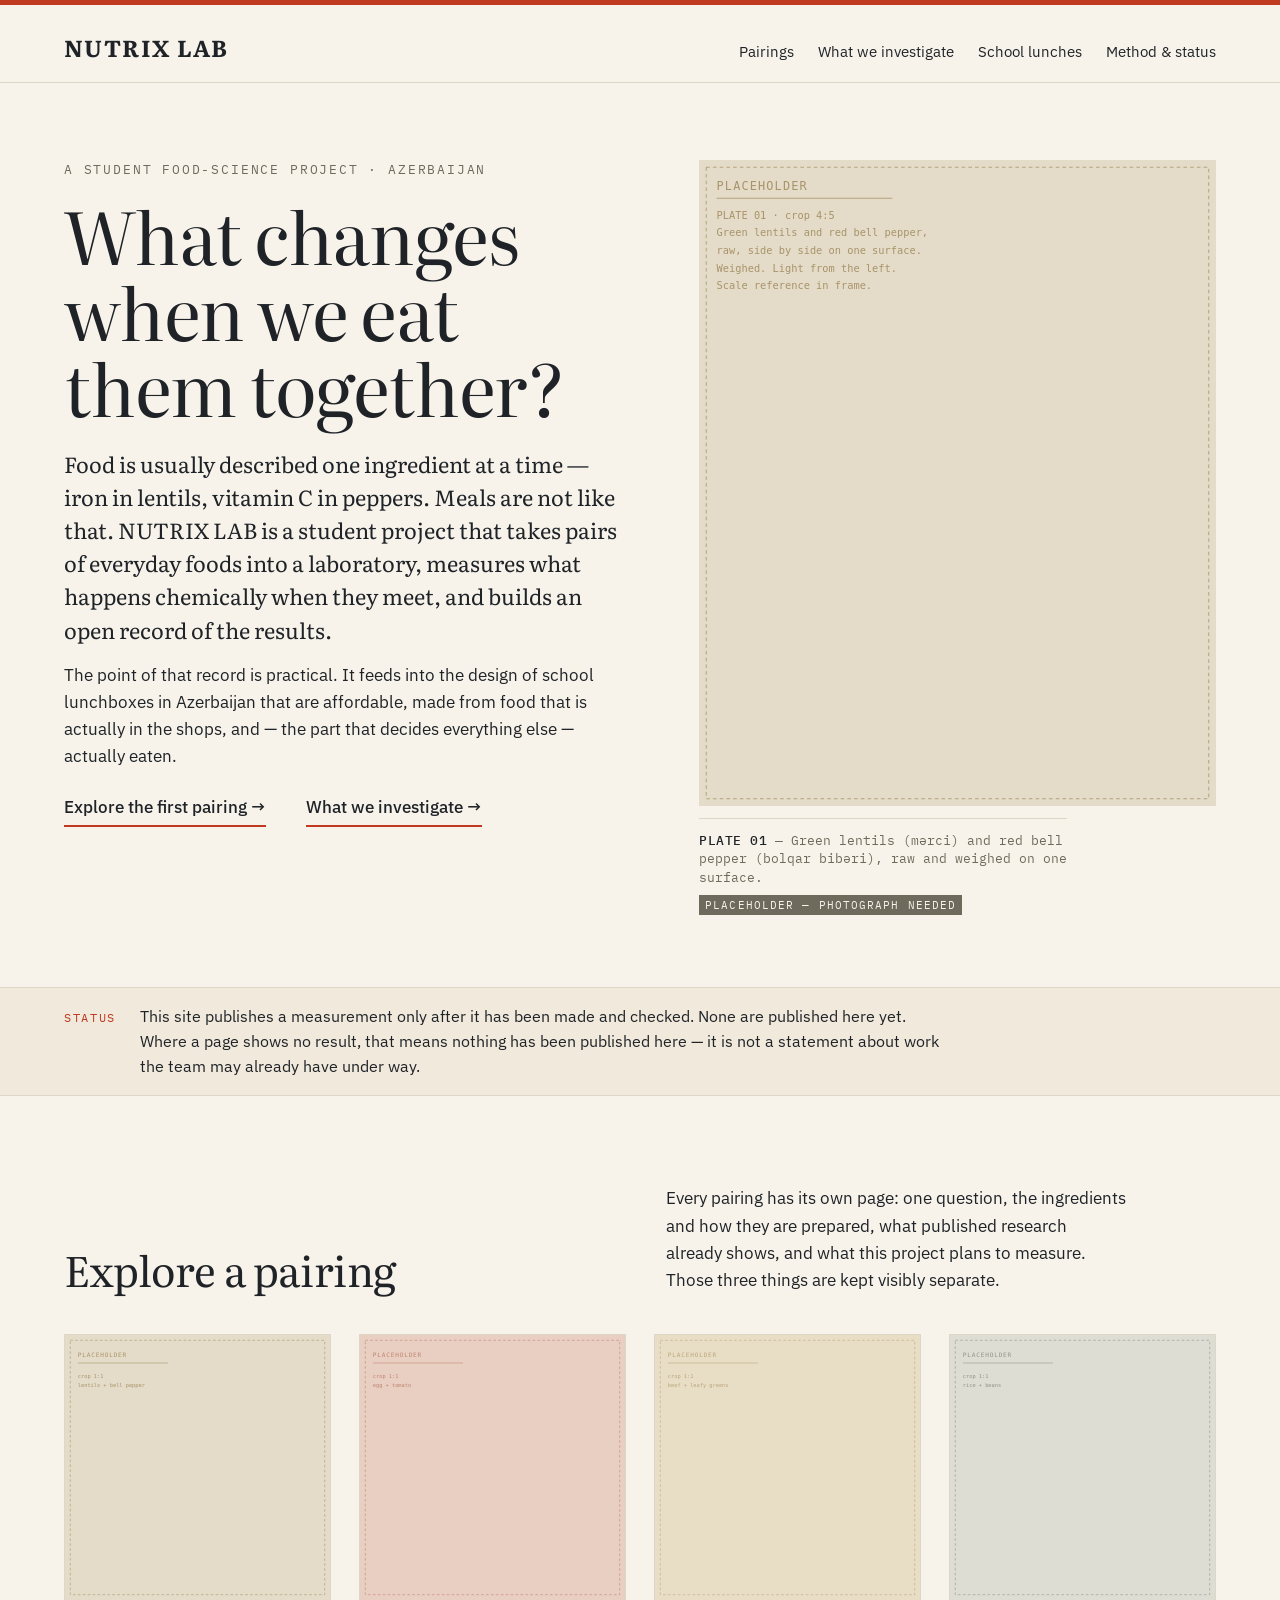
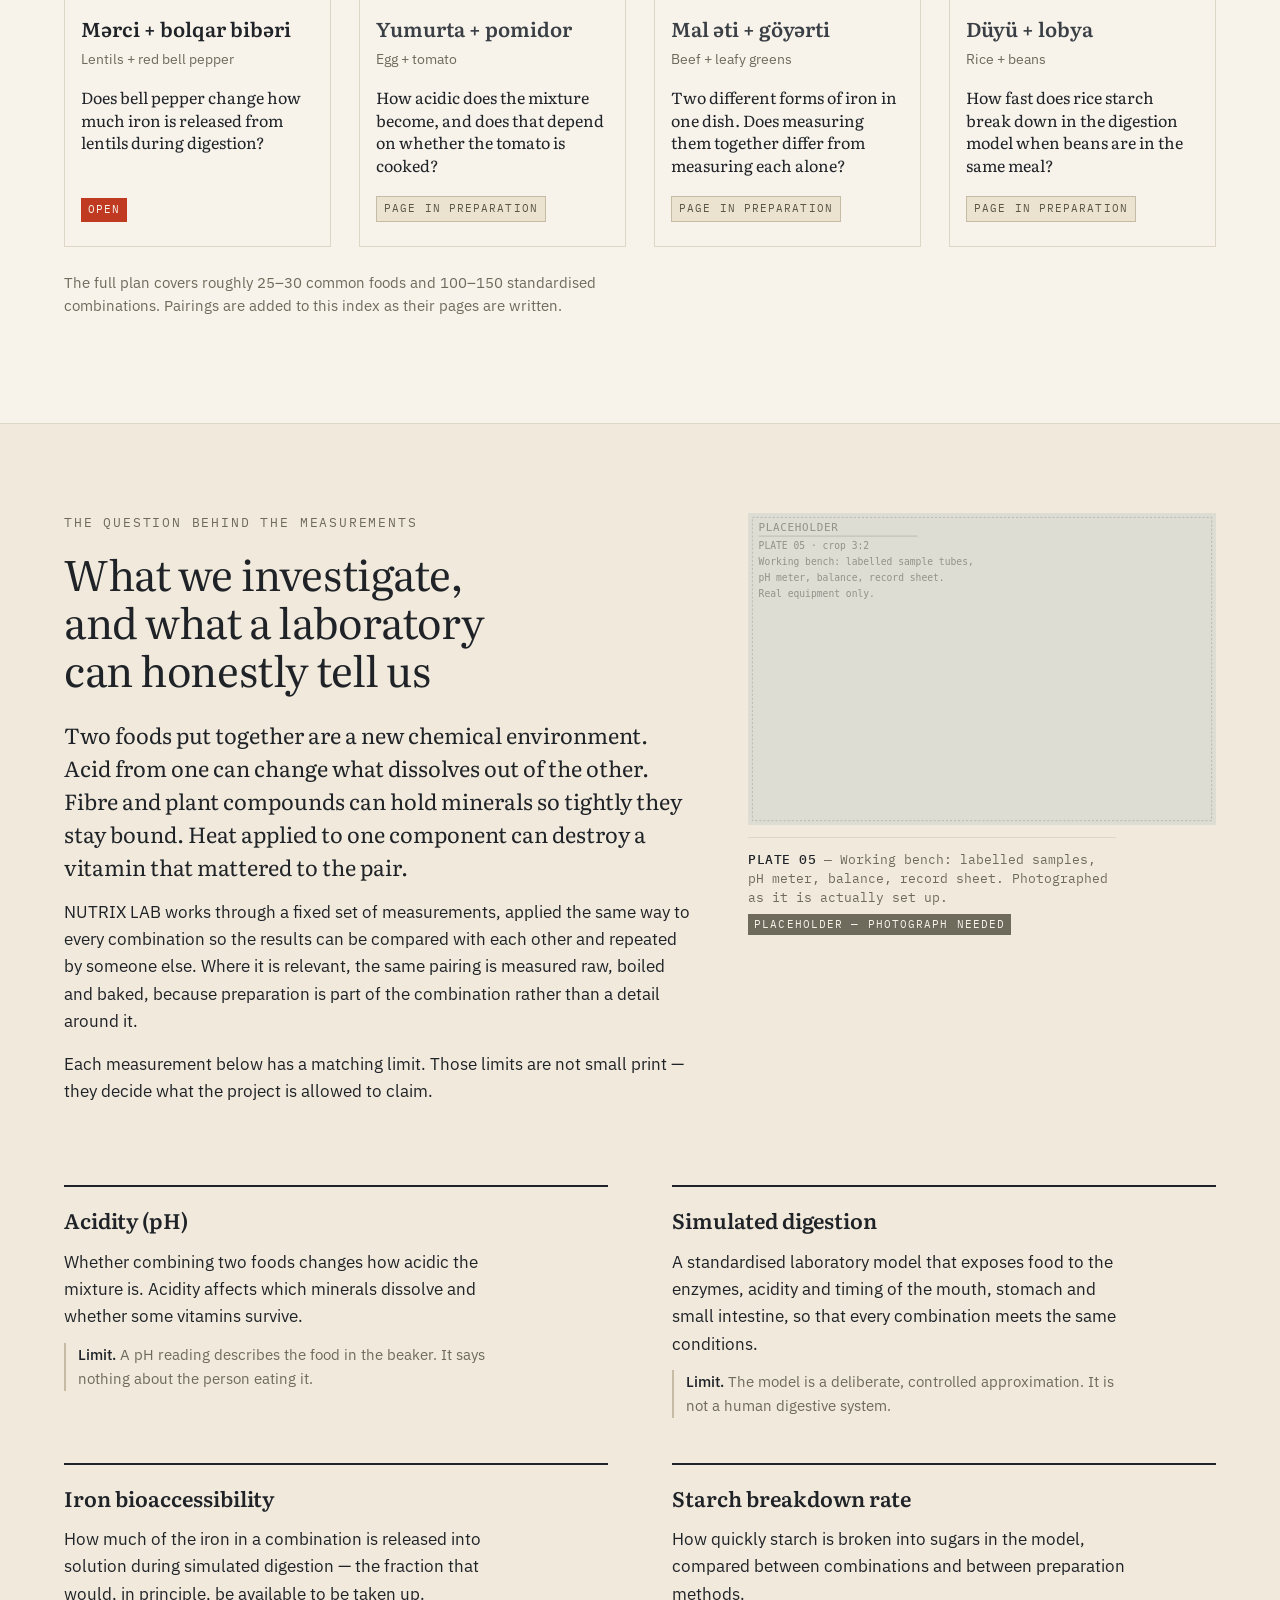
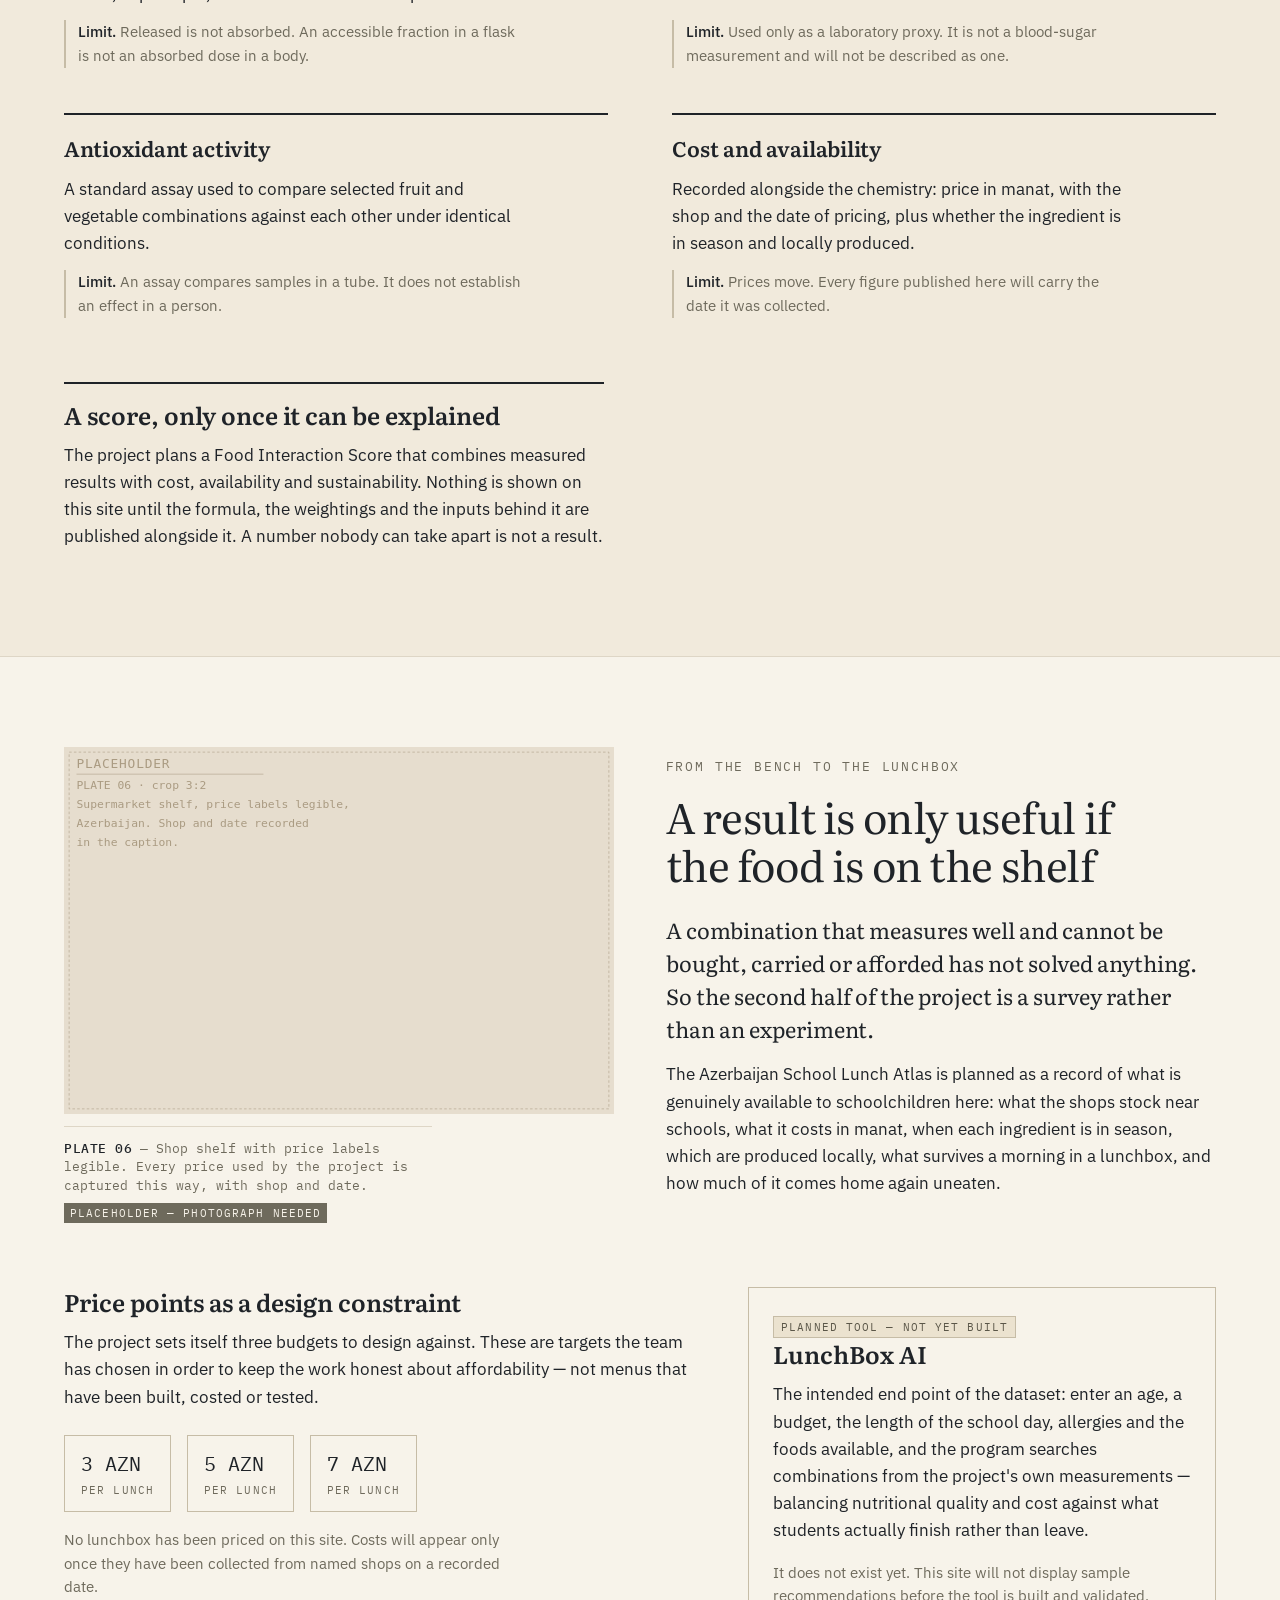
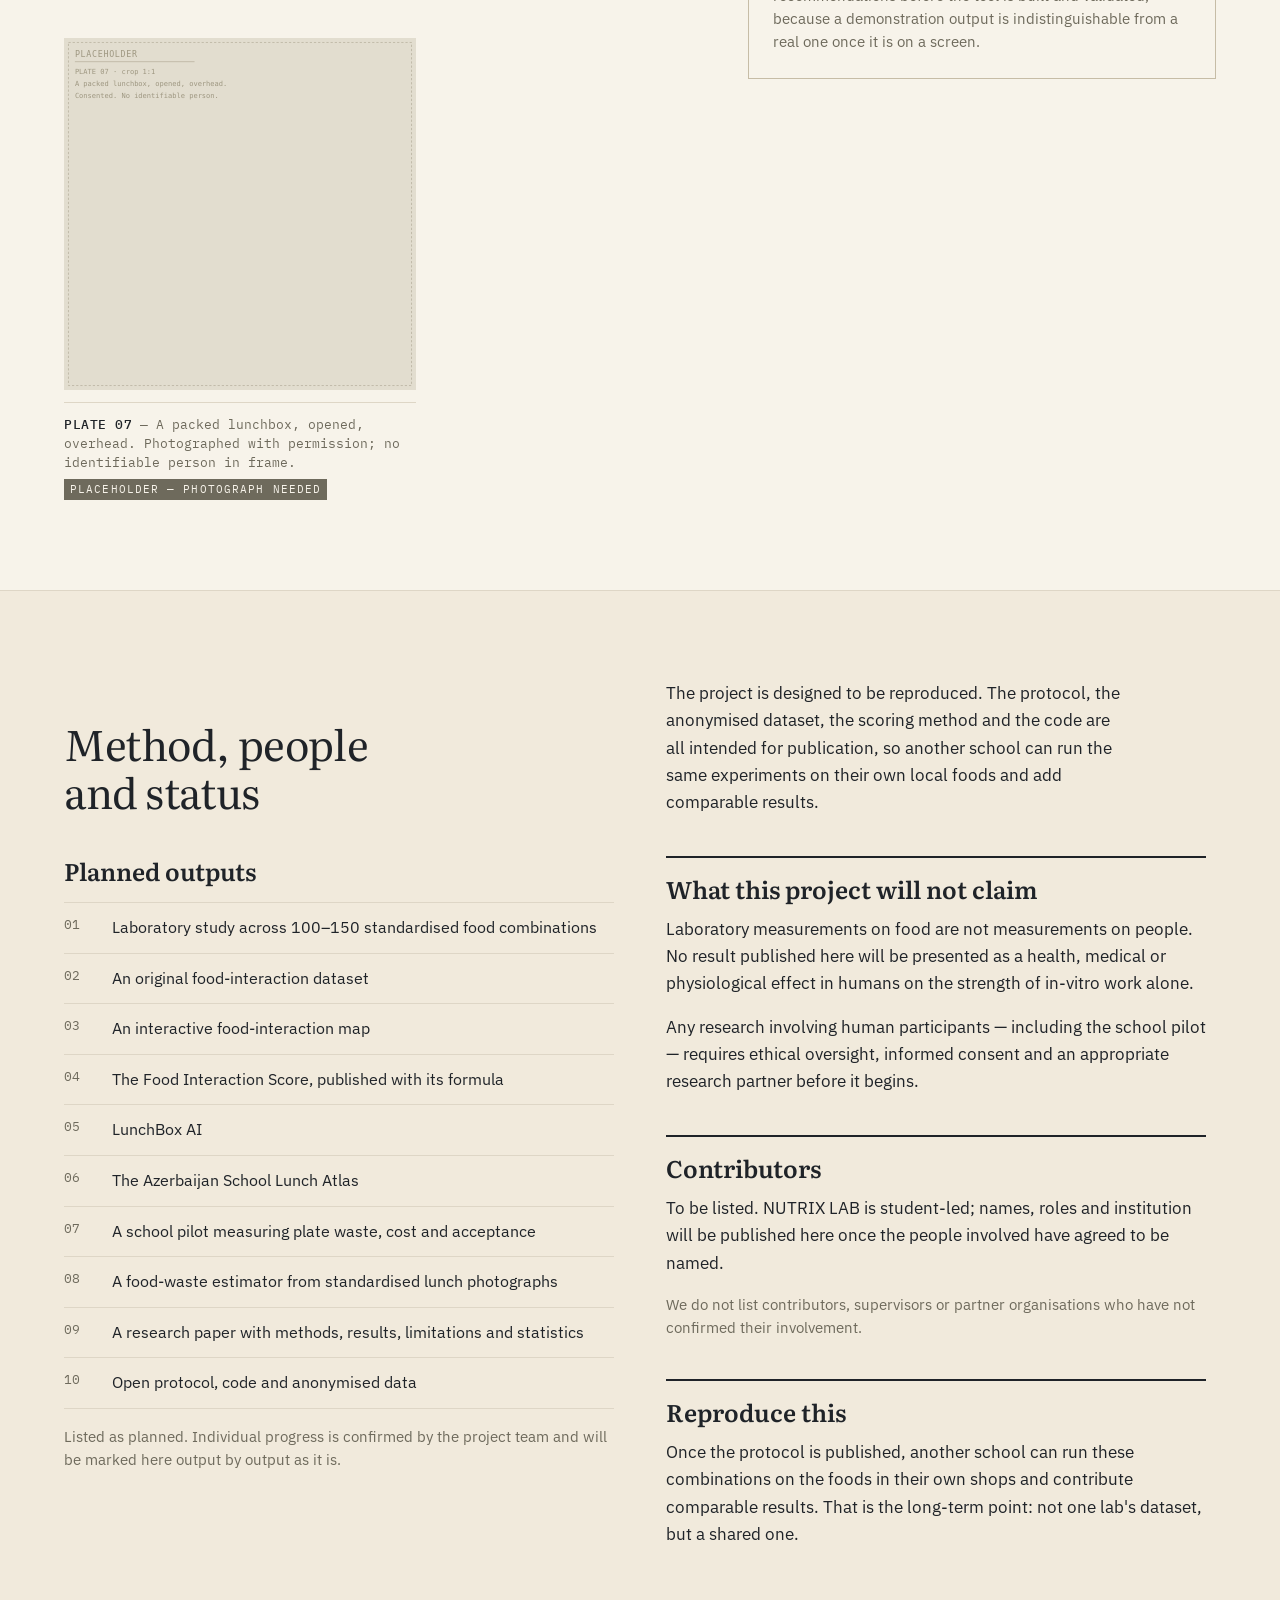
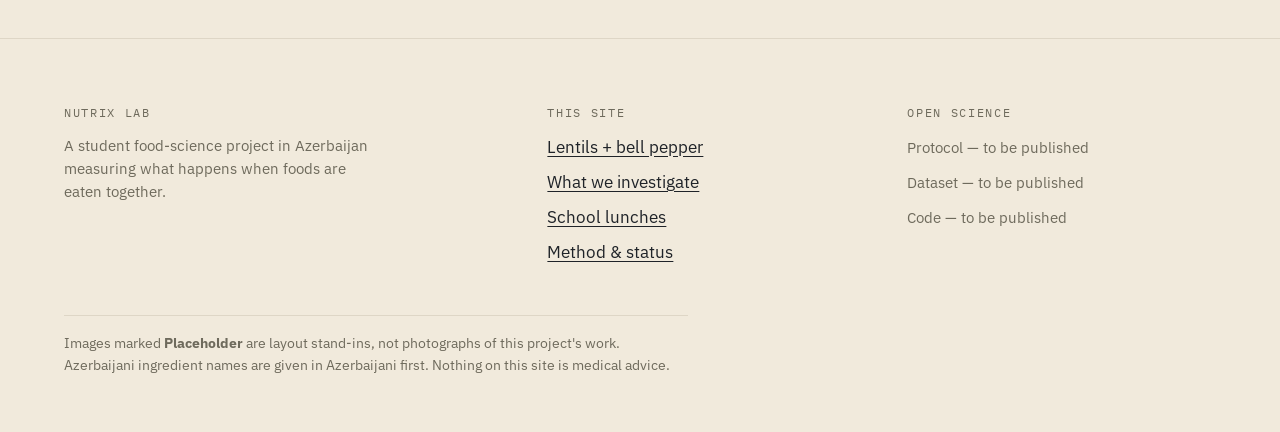
==== index.html @ cdeca8c6 "first commit" ====
<!DOCTYPE html>
<html lang="en">
<head>
<meta charset="utf-8">
<meta name="viewport" content="width=device-width, initial-scale=1">
<title>NUTRIX LAB — What changes when we eat them together?</title>
<meta name="description" content="A student food-science project in Azerbaijan measuring what happens when two foods are eaten together, and using that record to help design affordable school lunchboxes.">
<link rel="preconnect" href="https://fonts.googleapis.com">
<link rel="preconnect" href="https://fonts.gstatic.com" crossorigin>
<link rel="stylesheet" href="https://fonts.googleapis.com/css2?family=IBM+Plex+Mono:wght@400;500&family=IBM+Plex+Sans:ital,wght@0,400;0,500;0,600;1,400&family=Literata:ital,opsz,wght@0,7..72,400;0,7..72,600;0,7..72,700;1,7..72,400&display=swap">
<link rel="stylesheet" href="assets/css/nutrix.css">
</head>
<body>

<a class="skip-link" href="#main">Skip to main content</a>

<div class="topbar"></div>

<header class="masthead">
  <div class="wrap masthead-in">
    <a class="wordmark" href="index.html">Nutrix&nbsp;Lab</a>
    <nav class="mainnav" aria-label="Main">
      <ul>
        <li><a href="#pairings">Pairings</a></li>
        <li><a href="#investigate">What we investigate</a></li>
        <li><a href="#lunchbox">School lunches</a></li>
        <li><a href="#method">Method &amp; status</a></li>
      </ul>
    </nav>
  </div>
</header>

<main id="main">

  <!-- 1 ─ Opening ────────────────────────────────────────────────────────── -->
  <div class="wrap">
    <div class="opening">

      <div class="opening-head">
        <p class="eyebrow">A student food-science project · Azerbaijan</p>
        <h1 class="display">What changes when we eat them together?</h1>
      </div>

      <figure class="opening-fig">
        <img src="assets/img/plate-01-lentils-pepper.svg"
             width="1000" height="1250"
             alt="Placeholder for a photograph of green lentils and a red bell pepper side by side on one surface.">
        <figcaption>
          <b>PLATE 01</b> — Green lentils (mərci) and red bell pepper
          (bolqar bibəri), raw and weighed on one surface.
          <span class="placeholder-tag">Placeholder — photograph needed</span>
        </figcaption>
      </figure>

      <div class="opening-body">
        <p class="lede opening-lede">
          Food is usually described one ingredient at a time — iron in lentils,
          vitamin&nbsp;C in peppers. Meals are not like that. NUTRIX&nbsp;LAB is a student
          project that takes pairs of everyday foods into a laboratory, measures
          what happens chemically when they meet, and builds an open record of
          the results.
        </p>
        <p class="prose">
          The point of that record is practical. It feeds into the design of school
          lunchboxes in Azerbaijan that are affordable, made from food that is
          actually in the shops, and — the part that decides everything else —
          actually eaten.
        </p>
        <p class="actions">
          <a class="action" href="pairings/lentils-bell-pepper.html">Explore the first pairing</a>
          <a class="action" href="#investigate">What we investigate</a>
        </p>
      </div>

    </div>
  </div>

  <!-- Standing status, said once on this page ────────────────────────────── -->
  <div class="standing-status">
    <div class="wrap">
      <span class="label">Status</span>
      <p>
        This site publishes a measurement only after it has been made and checked.
        None are published here yet. Where a page shows no result, that means
        nothing has been published here — it is not a statement about work the
        team may already have under way.
      </p>
    </div>
  </div>

  <!-- 2 ─ Pairings ───────────────────────────────────────────────────────── -->
  <section id="pairings" aria-labelledby="pairings-h">
    <div class="wrap">
      <div class="section-head">
        <h2 class="h2" id="pairings-h">Explore a pairing</h2>
        <p>
          Every pairing has its own page: one question, the ingredients and how
          they are prepared, what published research already shows, and what this
          project plans to measure. Those three things are kept visibly separate.
        </p>
      </div>

      <ul class="pairgrid">

        <li>
          <a class="paircard" href="pairings/lentils-bell-pepper.html">
            <img class="paircard-img" src="assets/img/thumb-lentils-pepper.svg"
                 width="700" height="700"
                 alt="Placeholder for a photograph of lentils and bell pepper.">
            <span class="paircard-body">
              <span class="paircard-az" lang="az">Mərci + bolqar bibəri</span>
              <span class="paircard-en">Lentils + red bell pepper</span>
              <span class="paircard-q">Does bell pepper change how much iron is released from lentils during digestion?</span>
              <span class="chip chip-open">Open</span>
            </span>
          </a>
        </li>

        <li>
          <div class="paircard" aria-disabled="true">
            <img class="paircard-img" src="assets/img/thumb-egg-tomato.svg"
                 width="700" height="700"
                 alt="Placeholder for a photograph of egg and tomato.">
            <span class="paircard-body">
              <span class="paircard-az" lang="az">Yumurta + pomidor</span>
              <span class="paircard-en">Egg + tomato</span>
              <span class="paircard-q">How acidic does the mixture become, and does that depend on whether the tomato is cooked?</span>
              <span class="chip chip-prep">Page in preparation</span>
            </span>
          </div>
        </li>

        <li>
          <div class="paircard" aria-disabled="true">
            <img class="paircard-img" src="assets/img/thumb-beef-greens.svg"
                 width="700" height="700"
                 alt="Placeholder for a photograph of beef and leafy greens.">
            <span class="paircard-body">
              <span class="paircard-az" lang="az">Mal əti + göyərti</span>
              <span class="paircard-en">Beef + leafy greens</span>
              <span class="paircard-q">Two different forms of iron in one dish. Does measuring them together differ from measuring each alone?</span>
              <span class="chip chip-prep">Page in preparation</span>
            </span>
          </div>
        </li>

        <li>
          <div class="paircard" aria-disabled="true">
            <img class="paircard-img" src="assets/img/thumb-rice-beans.svg"
                 width="700" height="700"
                 alt="Placeholder for a photograph of rice and beans.">
            <span class="paircard-body">
              <span class="paircard-az" lang="az">Düyü + lobya</span>
              <span class="paircard-en">Rice + beans</span>
              <span class="paircard-q">How fast does rice starch break down in the digestion model when beans are in the same meal?</span>
              <span class="chip chip-prep">Page in preparation</span>
            </span>
          </div>
        </li>

      </ul>

      <p class="note" style="margin-top:var(--s5); max-width:62ch;">
        The full plan covers roughly 25–30 common foods and 100–150 standardised
        combinations. Pairings are added to this index as their pages are written.
      </p>
    </div>
  </section>

  <!-- 3 ─ What we investigate ────────────────────────────────────────────── -->
  <section id="investigate" class="band rule-top" aria-labelledby="investigate-h">
    <div class="wrap">

      <div class="split split-wide" style="margin-bottom:var(--s7);">
        <div>
          <p class="eyebrow">The question behind the measurements</p>
          <h2 class="h2" id="investigate-h" style="margin-bottom:var(--s5); max-width:20ch;">
            What we investigate, and what a laboratory can honestly tell us
          </h2>
          <p class="lede prose">
            Two foods put together are a new chemical environment. Acid from one can
            change what dissolves out of the other. Fibre and plant compounds can
            hold minerals so tightly they stay bound. Heat applied to one component
            can destroy a vitamin that mattered to the pair.
          </p>
          <p class="prose">
            NUTRIX&nbsp;LAB works through a fixed set of measurements, applied the same
            way to every combination so the results can be compared with each other
            and repeated by someone else. Where it is relevant, the same pairing is
            measured raw, boiled and baked, because preparation is part of the
            combination rather than a detail around it.
          </p>
          <p class="prose">
            Each measurement below has a matching limit. Those limits are not
            small print — they decide what the project is allowed to claim.
          </p>
        </div>
        <figure>
          <img src="assets/img/plate-05-bench.svg" width="1500" height="1000"
               alt="Placeholder for a photograph of a working laboratory bench with labelled sample tubes, a pH meter and a record sheet.">
          <figcaption>
            <b>PLATE 05</b> — Working bench: labelled samples, pH meter, balance,
            record sheet. Photographed as it is actually set up.
            <span class="placeholder-tag">Placeholder — photograph needed</span>
          </figcaption>
        </figure>
      </div>

      <dl class="measures">

        <div>
          <dt>Acidity (pH)</dt>
          <dd>
            <p>Whether combining two foods changes how acidic the mixture is.
            Acidity affects which minerals dissolve and whether some vitamins survive.</p>
            <p class="limit"><b>Limit.</b> A pH reading describes the food in the beaker. It says nothing about the person eating it.</p>
          </dd>
        </div>

        <div>
          <dt>Simulated digestion</dt>
          <dd>
            <p>A standardised laboratory model that exposes food to the enzymes,
            acidity and timing of the mouth, stomach and small intestine, so that
            every combination meets the same conditions.</p>
            <p class="limit"><b>Limit.</b> The model is a deliberate, controlled approximation. It is not a human digestive system.</p>
          </dd>
        </div>

        <div>
          <dt>Iron bioaccessibility</dt>
          <dd>
            <p>How much of the iron in a combination is released into solution
            during simulated digestion — the fraction that would, in principle,
            be available to be taken up.</p>
            <p class="limit"><b>Limit.</b> Released is not absorbed. An accessible fraction in a flask is not an absorbed dose in a body.</p>
          </dd>
        </div>

        <div>
          <dt>Starch breakdown rate</dt>
          <dd>
            <p>How quickly starch is broken into sugars in the model, compared
            between combinations and between preparation methods.</p>
            <p class="limit"><b>Limit.</b> Used only as a laboratory proxy. It is not a blood-sugar measurement and will not be described as one.</p>
          </dd>
        </div>

        <div>
          <dt>Antioxidant activity</dt>
          <dd>
            <p>A standard assay used to compare selected fruit and vegetable
            combinations against each other under identical conditions.</p>
            <p class="limit"><b>Limit.</b> An assay compares samples in a tube. It does not establish an effect in a person.</p>
          </dd>
        </div>

        <div>
          <dt>Cost and availability</dt>
          <dd>
            <p>Recorded alongside the chemistry: price in manat, with the shop and
            the date of pricing, plus whether the ingredient is in season and
            locally produced.</p>
            <p class="limit"><b>Limit.</b> Prices move. Every figure published here will carry the date it was collected.</p>
          </dd>
        </div>

      </dl>

      <div class="callout" style="margin-top:var(--s7);">
        <h3 class="h3">A score, only once it can be explained</h3>
        <p class="prose">
          The project plans a Food Interaction Score that combines measured results
          with cost, availability and sustainability. Nothing is shown on this site
          until the formula, the weightings and the inputs behind it are published
          alongside it. A number nobody can take apart is not a result.
        </p>
      </div>

    </div>
  </section>

  <!-- 4 ─ School lunches ─────────────────────────────────────────────────── -->
  <section id="lunchbox" class="rule-top" aria-labelledby="lunchbox-h">
    <div class="wrap">

      <div class="split" style="margin-bottom:var(--s7);">
        <figure>
          <img src="assets/img/plate-06-shop.svg" width="1500" height="1000"
               alt="Placeholder for a photograph of a supermarket shelf in Azerbaijan with price labels legible.">
          <figcaption>
            <b>PLATE 06</b> — Shop shelf with price labels legible. Every price
            used by the project is captured this way, with shop and date.
            <span class="placeholder-tag">Placeholder — photograph needed</span>
          </figcaption>
        </figure>
        <div>
          <p class="eyebrow">From the bench to the lunchbox</p>
          <h2 class="h2" id="lunchbox-h" style="margin-bottom:var(--s5); max-width:18ch;">
            A result is only useful if the food is on the shelf
          </h2>
          <p class="lede prose">
            A combination that measures well and cannot be bought, carried or
            afforded has not solved anything. So the second half of the project is
            a survey rather than an experiment.
          </p>
          <p class="prose">
            The Azerbaijan School Lunch Atlas is planned as a record of what is
            genuinely available to schoolchildren here: what the shops stock near
            schools, what it costs in manat, when each ingredient is in season,
            which are produced locally, what survives a morning in a lunchbox, and
            how much of it comes home again uneaten.
          </p>
        </div>
      </div>

      <div class="split split-wide">
        <div>
          <h3 class="h3" style="margin-bottom:var(--s3);">Price points as a design constraint</h3>
          <p class="prose">
            The project sets itself three budgets to design against. These are
            targets the team has chosen in order to keep the work honest about
            affordability — not menus that have been built, costed or tested.
          </p>
          <ul class="pricepoints">
            <li>3 AZN <span>per lunch</span></li>
            <li>5 AZN <span>per lunch</span></li>
            <li>7 AZN <span>per lunch</span></li>
          </ul>
          <p class="note" style="max-width:52ch;">
            No lunchbox has been priced on this site. Costs will appear only once
            they have been collected from named shops on a recorded date.
          </p>

          <figure style="margin-top:var(--s6); max-width:22rem;">
            <img src="assets/img/plate-07-lunchbox.svg" width="1100" height="1100"
                 alt="Placeholder for an overhead photograph of a packed lunchbox, opened.">
            <figcaption>
              <b>PLATE 07</b> — A packed lunchbox, opened, overhead. Photographed
              with permission; no identifiable person in frame.
              <span class="placeholder-tag">Placeholder — photograph needed</span>
            </figcaption>
          </figure>
        </div>

        <div class="planned-tool">
          <span class="chip chip-prep">Planned tool — not yet built</span>
          <h3 class="h3">LunchBox&nbsp;AI</h3>
          <p>
            The intended end point of the dataset: enter an age, a budget, the
            length of the school day, allergies and the foods available, and the
            program searches combinations from the project's own measurements —
            balancing nutritional quality and cost against what students actually
            finish rather than leave.
          </p>
          <p class="note" style="margin-bottom:0;">
            It does not exist yet. This site will not display sample
            recommendations before the tool is built and validated, because a
            demonstration output is indistinguishable from a real one once it is
            on a screen.
          </p>
        </div>
      </div>

    </div>
  </section>

  <!-- 5 ─ Method, people, status ─────────────────────────────────────────── -->
  <section id="method" class="band rule-top" aria-labelledby="method-h">
    <div class="wrap">
      <div class="section-head">
        <h2 class="h2" id="method-h">Method, people and status</h2>
        <p>
          The project is designed to be reproduced. The protocol, the anonymised
          dataset, the scoring method and the code are all intended for
          publication, so another school can run the same experiments on their own
          local foods and add comparable results.
        </p>
      </div>

      <div class="ledger">
        <div>
          <h3 class="h3" style="margin-bottom:var(--s4);">Planned outputs</h3>
          <ol class="outputs">
            <li>Laboratory study across 100–150 standardised food combinations</li>
            <li>An original food-interaction dataset</li>
            <li>An interactive food-interaction map</li>
            <li>The Food Interaction Score, published with its formula</li>
            <li>LunchBox AI</li>
            <li>The Azerbaijan School Lunch Atlas</li>
            <li>A school pilot measuring plate waste, cost and acceptance</li>
            <li>A food-waste estimator from standardised lunch photographs</li>
            <li>A research paper with methods, results, limitations and statistics</li>
            <li>Open protocol, code and anonymised data</li>
          </ol>
          <p class="note" style="margin-top:var(--s4);">
            Listed as planned. Individual progress is confirmed by the project
            team and will be marked here output by output as it is.
          </p>
        </div>

        <div>
          <div class="callout">
            <h3 class="h3">What this project will not claim</h3>
            <p>
              Laboratory measurements on food are not measurements on people. No
              result published here will be presented as a health, medical or
              physiological effect in humans on the strength of in-vitro work
              alone.
            </p>
            <p style="margin-bottom:0;">
              Any research involving human participants — including the school
              pilot — requires ethical oversight, informed consent and an
              appropriate research partner before it begins.
            </p>
          </div>

          <div class="callout">
            <h3 class="h3">Contributors</h3>
            <p>
              To be listed. NUTRIX&nbsp;LAB is student-led; names, roles and
              institution will be published here once the people involved have
              agreed to be named.
            </p>
            <p class="note" style="margin-bottom:0;">
              We do not list contributors, supervisors or partner organisations
              who have not confirmed their involvement.
            </p>
          </div>

          <div class="callout">
            <h3 class="h3">Reproduce this</h3>
            <p style="margin-bottom:0;">
              Once the protocol is published, another school can run these
              combinations on the foods in their own shops and contribute
              comparable results. That is the long-term point: not one lab's
              dataset, but a shared one.
            </p>
          </div>
        </div>
      </div>

    </div>
  </section>

</main>

<footer class="sitefoot">
  <div class="wrap">
    <div class="foot-grid">
      <div>
        <h4>Nutrix Lab</h4>
        <p class="note" style="max-width:34ch;">
          A student food-science project in Azerbaijan measuring what happens when
          foods are eaten together.
        </p>
      </div>
      <div>
        <h4>This site</h4>
        <ul>
          <li><a href="pairings/lentils-bell-pepper.html">Lentils + bell pepper</a></li>
          <li><a href="#investigate">What we investigate</a></li>
          <li><a href="#lunchbox">School lunches</a></li>
          <li><a href="#method">Method &amp; status</a></li>
        </ul>
      </div>
      <div>
        <h4>Open science</h4>
        <ul>
          <li><span class="note">Protocol — to be published</span></li>
          <li><span class="note">Dataset — to be published</span></li>
          <li><span class="note">Code — to be published</span></li>
        </ul>
      </div>
    </div>
    <p class="colophon">
      Images marked <b>Placeholder</b> are layout stand-ins, not photographs of
      this project's work. Azerbaijani ingredient names are given in Azerbaijani
      first. Nothing on this site is medical advice.
    </p>
  </div>
</footer>

</body>
</html>
---- assets/css/nutrix.css ----
/* ==========================================================================
   NUTRIX LAB - stylesheet
   Structure: "record sheet" (margin column, ruled blocks, tabular data)
   Warmth:    food photography at large scale, palette sampled from ingredients
   Light-only by deliberate choice: this is a printed-publication idiom.
   ========================================================================== */

:root {
  color-scheme: light;

  /* Ground + ink ---------------------------------------------------------- */
  --paper:        #F7F3EA;
  --paper-warm:   #F1EADC;   /* recessed bands */
  --paper-deep:   #EBE2CF;   /* record-sheet fields */
  --ink:          #1F2328;   /* 14.2:1 on --paper */
  --rule:         #DED6C6;
  --rule-strong:  #C6BCA6;
  --muted:        #6E6A5C;   /* 4.96:1 on --paper */
  --muted-strong: #5A5648;   /* 5.71:1 on --paper-deep, for text on tinted fields */

  /* Evidence provenance - colour does one job on this site ----------------- */
  --measured:     #C03A22;   /* our bench          4.86:1 */
  --published:    #2E3A59;   /* cited literature  10.2:1  */
  --planned:      #6E6A5C;   /* planned            4.96:1 */

  /* Food-derived accents -------------------------------------------------- */
  --pepper:       #C03A22;
  --lentil:       #C08A2E;   /* rules and bands only, never text */
  --lentil-text:  #8A6012;   /* 5.10:1 on --paper */
  --stem:         #3C5A3A;   /* 6.97:1 on --paper */

  /* Spacing scale --------------------------------------------------------- */
  --s1: 4px;  --s2: 8px;  --s3: 12px; --s4: 16px; --s5: 24px;
  --s6: 40px; --s7: 64px; --s8: 96px;

  --gutter: clamp(20px, 5vw, 72px);
  --measure: 63ch;

  /* Type ------------------------------------------------------------------ */
  --serif: "Literata", "Noto Serif", Georgia, "Times New Roman", serif;
  --sans:  "IBM Plex Sans", "Noto Sans", "Segoe UI", system-ui, sans-serif;
  --mono:  "IBM Plex Mono", "Noto Sans Mono", Consolas, monospace;
}

/* Reset -------------------------------------------------------------------- */
*, *::before, *::after { box-sizing: border-box; }
html { -webkit-text-size-adjust: 100%; }
body {
  margin: 0;
  background: var(--paper);
  color: var(--ink);
  font-family: var(--sans);
  font-size: 17px;
  line-height: 1.6;
  font-synthesis-weight: none;
}
img, svg { max-width: 100%; height: auto; display: block; }
h1, h2, h3, h4 { margin: 0; font-weight: 600; text-wrap: balance; }
p { margin: 0 0 var(--s4); }
ul, ol { margin: 0 0 var(--s4); padding-left: 1.25em; }
li { margin-bottom: var(--s2); }

/* Focus - always visible, never removed ------------------------------------ */
:focus-visible {
  outline: 3px solid var(--pepper);
  outline-offset: 3px;
  border-radius: 1px;
}

.skip-link {
  position: absolute; left: var(--s4); top: -120px;
  background: var(--ink); color: var(--paper);
  padding: var(--s3) var(--s4); z-index: 100;
  font-size: 15px; text-decoration: none;
}
.skip-link:focus { top: var(--s4); }

/* Type roles --------------------------------------------------------------- */
.display {
  font-family: var(--serif);
  font-weight: 400;
  font-size: clamp(34px, 6vw, 72px);
  line-height: 1.05;
  letter-spacing: -0.015em;
}
.h2 {
  font-family: var(--serif);
  font-weight: 400;
  font-size: clamp(27px, 3.4vw, 42px);
  line-height: 1.14;
  letter-spacing: -0.01em;
}
.h3 {
  font-family: var(--serif);
  font-weight: 600;
  font-size: clamp(20px, 2vw, 24px);
  line-height: 1.25;
}
.eyebrow {
  font-family: var(--mono);
  font-size: 13px;
  letter-spacing: 0.14em;
  text-transform: uppercase;
  color: var(--muted);
  margin: 0 0 var(--s4);
}
.lede {
  font-family: var(--serif);
  font-size: clamp(19px, 1.7vw, 22px);
  line-height: 1.52;
}
.prose { max-width: var(--measure); }
.prose a, .note a { color: var(--published); text-underline-offset: 3px; }
.prose a:hover, .note a:hover { color: var(--pepper); }
.note { font-size: 15px; color: var(--muted); line-height: 1.55; }

/* Layout ------------------------------------------------------------------- */
.wrap { max-width: 1320px; margin-inline: auto; padding-inline: var(--gutter); }
section { padding-block: clamp(48px, 7vw, 96px); }
.band { background: var(--paper-warm); }
.rule-top { border-top: 1px solid var(--rule); }

/* Site header -------------------------------------------------------------- */
.topbar { height: 5px; background: var(--pepper); }
.masthead { border-bottom: 1px solid var(--rule); background: var(--paper); }
.masthead-in {
  display: flex; align-items: baseline; gap: var(--s5);
  flex-wrap: wrap; padding-block: var(--s5) var(--s4);
}
.wordmark {
  font-family: var(--serif);
  font-size: 23px; font-weight: 700;
  letter-spacing: 0.06em; text-transform: uppercase;
  color: var(--ink); text-decoration: none; white-space: nowrap;
}
.wordmark:hover { color: var(--pepper); }
.mainnav { margin-left: auto; }
.mainnav ul { list-style: none; margin: 0; padding: 0; display: flex; flex-wrap: wrap; gap: var(--s5); }
.mainnav li { margin: 0; }
.mainnav a {
  font-size: 15px; color: var(--ink); text-decoration: none;
  padding-bottom: 2px; border-bottom: 1.5px solid transparent;
}
.mainnav a:hover, .mainnav a[aria-current="page"] { border-bottom-color: var(--pepper); }

/* 1 - Opening -------------------------------------------------------------- */
/* Desktop: question and body stack in the left column, the plate holds the
   right. Mobile (below): the order becomes question -> plate -> body, so the
   question is never pushed under a full-width photograph. */
.opening {
  display: grid;
  grid-template-columns: minmax(0, 1.05fr) minmax(0, 0.95fr);
  grid-template-rows: auto 1fr;
  column-gap: clamp(28px, 5vw, 72px);
  row-gap: var(--s5);
  align-items: start;
  padding-block: clamp(40px, 6vw, 80px) clamp(40px, 6vw, 72px);
}
.opening-head { grid-column: 1; grid-row: 1; }
.opening-body { grid-column: 1; grid-row: 2; max-width: 34em; }
.opening-fig  { grid-column: 2; grid-row: 1 / span 2; }
.opening-lede { max-width: 32em; }

.actions { display: flex; flex-wrap: wrap; gap: var(--s4) var(--s6); margin-top: var(--s5); }
.action {
  font-size: 17px; font-weight: 500; color: var(--ink);
  text-decoration: none; border-bottom: 2px solid var(--pepper); padding-bottom: 3px;
}
.action:hover { color: var(--pepper); }
.action::after { content: " \2192"; }

/* Figures ------------------------------------------------------------------ */
figure { margin: 0; }
figure img { width: 100%; height: auto; }
figcaption {
  font-family: var(--mono);
  font-size: 12.5px; line-height: 1.5; color: var(--muted);
  margin-top: var(--s3); padding-top: var(--s3);
  border-top: 1px solid var(--rule); max-width: 46ch;
}
figcaption b { color: var(--ink); font-weight: 500; letter-spacing: 0.04em; }
.placeholder-tag {
  display: block; width: fit-content; margin-top: var(--s2);
  font-family: var(--mono); font-size: 11px;
  letter-spacing: 0.1em; text-transform: uppercase;
  color: var(--paper); background: var(--planned); padding: 2px 6px;
}

/* Standing status line ----------------------------------------------------- */
.standing-status { border-top: 1px solid var(--rule); border-bottom: 1px solid var(--rule); background: var(--paper-warm); }
.standing-status .wrap { display: flex; flex-wrap: wrap; gap: var(--s3) var(--s5); align-items: baseline; padding-block: var(--s4); }
.standing-status .label {
  font-family: var(--mono); font-size: 12px;
  letter-spacing: 0.14em; text-transform: uppercase;
  color: var(--measured); white-space: nowrap;
}
.standing-status p { margin: 0; font-size: 15.5px; max-width: 80ch; }

/* 2 - Pairings ------------------------------------------------------------- */
.section-head {
  display: grid; grid-template-columns: minmax(0, 1fr) minmax(0, 1fr);
  gap: clamp(24px, 4vw, 64px); align-items: end; margin-bottom: var(--s6);
}
.section-head .h2 { max-width: 15ch; }
.section-head p { margin: 0; max-width: 46ch; }

.pairgrid {
  list-style: none; margin: 0; padding: 0;
  display: grid; grid-template-columns: repeat(4, minmax(0, 1fr));
  gap: clamp(16px, 2.2vw, 28px);
}
.pairgrid > li { margin: 0; }

.paircard {
  display: flex; flex-direction: column; height: 100%;
  background: var(--paper); border: 1px solid var(--rule);
  text-decoration: none; color: inherit;
}
a.paircard:hover { border-color: var(--ink); }
a.paircard:hover .paircard-q { color: var(--pepper); }
.paircard-img { background: var(--paper-deep); width: 100%; aspect-ratio: 1 / 1; object-fit: cover; }
.paircard-body { padding: var(--s4) var(--s4) var(--s5); display: flex; flex-direction: column; gap: var(--s2); flex: 1; }
.paircard-az { font-family: var(--serif); font-size: 20px; font-weight: 600; line-height: 1.2; }
.paircard-en { font-size: 14px; color: var(--muted); }
.paircard-q { font-family: var(--serif); font-size: 16px; line-height: 1.4; margin-top: var(--s2); flex: 1; }
.chip {
  align-self: flex-start; font-family: var(--mono);
  font-size: 11px; letter-spacing: 0.1em; text-transform: uppercase;
  padding: 3px 7px; margin-top: var(--s3);
}
.chip-open { background: var(--pepper); color: var(--paper); }
.chip-prep { background: var(--paper-deep); color: var(--muted-strong); border: 1px solid var(--rule-strong); }
.paircard[aria-disabled="true"] .paircard-az { color: #3A3F45; }

/* 3 - What we investigate -------------------------------------------------- */
.measures {
  display: grid; grid-template-columns: repeat(2, minmax(0, 1fr));
  gap: clamp(24px, 3.5vw, 56px) clamp(32px, 5vw, 80px); margin: 0;
}
.measures > div { border-top: 2px solid var(--ink); padding-top: var(--s4); }
.measures dt { font-family: var(--serif); font-size: 21px; font-weight: 600; margin-bottom: var(--s3); }
.measures dd { margin: 0; max-width: 46ch; }
.measures dd p { margin-bottom: var(--s3); }
.measures .limit {
  font-size: 15px; color: var(--muted);
  border-left: 2px solid var(--rule-strong); padding-left: var(--s3); margin: 0;
}
.measures .limit b { color: var(--ink); font-weight: 500; }

.split {
  display: grid; grid-template-columns: minmax(0, 1fr) minmax(0, 1fr);
  gap: clamp(24px, 4vw, 64px); align-items: center;
}
.split-wide { grid-template-columns: minmax(0, 1.15fr) minmax(0, 0.85fr); align-items: start; }

/* 4 - Lunchbox ------------------------------------------------------------- */
.planned-tool { border: 1px solid var(--rule-strong); background: var(--paper); padding: var(--s5); max-width: 52ch; }
.planned-tool .chip { margin-top: 0; margin-bottom: var(--s3); }
.planned-tool h3 { margin-bottom: var(--s3); }
.planned-tool p:last-child { margin-bottom: 0; }

.pricepoints { display: flex; gap: var(--s4); flex-wrap: wrap; list-style: none; margin: var(--s5) 0 var(--s4); padding: 0; }
.pricepoints li {
  font-family: var(--mono); font-size: 20px;
  border: 1px solid var(--rule-strong); background: var(--paper);
  padding: var(--s3) var(--s4); margin: 0;
}
.pricepoints span { display: block; font-size: 11px; letter-spacing: 0.1em; text-transform: uppercase; color: var(--muted); margin-top: 2px; }

/* 5 - Method / status ------------------------------------------------------ */
.ledger { display: grid; grid-template-columns: minmax(0,1fr) minmax(0,1fr); gap: clamp(28px,4vw,64px); }
.outputs { counter-reset: out; list-style: none; padding: 0; margin: 0; border-top: 1px solid var(--rule); }
.outputs li {
  counter-increment: out; position: relative;
  padding: var(--s3) 0 var(--s3) 3rem;
  border-bottom: 1px solid var(--rule);
  margin: 0; font-size: 16px;
}
.outputs li::before {
  content: counter(out, decimal-leading-zero);
  position: absolute; left: 0; top: var(--s3);
  font-family: var(--mono); font-size: 13px; color: var(--muted); line-height: 1.6;
}
.callout { border-top: 2px solid var(--ink); padding-top: var(--s4); max-width: 54ch; margin-bottom: var(--s6); }
.callout:last-child { margin-bottom: 0; }
.callout h3 { margin-bottom: var(--s3); }

/* Footer ------------------------------------------------------------------- */
.sitefoot { border-top: 1px solid var(--rule); background: var(--paper-warm); padding-block: var(--s7) var(--s6); }
.foot-grid { display: grid; grid-template-columns: minmax(0, 1.4fr) minmax(0, 1fr) minmax(0, 1fr); gap: clamp(24px, 4vw, 64px); }
.sitefoot h4 {
  font-family: var(--mono); font-size: 12px;
  letter-spacing: 0.14em; text-transform: uppercase;
  color: var(--muted); font-weight: 400; margin-bottom: var(--s3);
}
.sitefoot ul { list-style: none; padding: 0; margin: 0; }
.sitefoot li { margin-bottom: var(--s2); }
.sitefoot a { color: var(--ink); text-underline-offset: 3px; }
.sitefoot a:hover { color: var(--pepper); }
.colophon {
  margin-top: var(--s6); padding-top: var(--s4);
  border-top: 1px solid var(--rule);
  font-size: 14px; color: var(--muted); max-width: 78ch;
}

/* ==========================================================================
   Record-sheet layout - pairing page
   ========================================================================== */
/* Each block carries its own margin label; body text keeps a reading measure
   while plates and tables break out into the wider right-hand column. */
.sheet-block {
  display: grid;
  grid-template-columns: 9.5rem minmax(0, 1fr);
  column-gap: clamp(20px, 3vw, 44px);
  padding-block: clamp(32px, 4vw, 56px);
  border-top: 1px solid var(--rule);
}
.sheet-block-first { border-top: none; padding-top: var(--s5); }

.sheet-content {
  display: grid;
  grid-template-columns: minmax(0, 44rem) minmax(0, 1fr);
  column-gap: clamp(24px, 3vw, 48px);
  align-content: start;
}
.sheet-content > * { grid-column: 1; }
.sheet-content > .wide { grid-column: 1 / -1; }
.sheet-content > :last-child { margin-bottom: 0; }

.sheet-margin {
  font-family: var(--mono); font-size: 12px; line-height: 1.5;
  letter-spacing: 0.08em; text-transform: uppercase;
  color: var(--muted); padding-top: 6px;
  align-self: start;
}
.sheet-margin b { display: block; color: var(--ink); font-weight: 500; letter-spacing: 0.1em; }

.breadcrumb { font-family: var(--mono); font-size: 12.5px; letter-spacing: 0.08em; text-transform: uppercase; color: var(--muted); padding-block: var(--s5) 0; }
.breadcrumb a { color: var(--muted); text-underline-offset: 3px; }
.breadcrumb a:hover { color: var(--pepper); }

.pair-title { margin-bottom: var(--s2); }
.pair-title-en { font-size: clamp(16px, 1.6vw, 19px); color: var(--muted); margin-bottom: var(--s5); }
.pair-question {
  font-family: var(--serif); font-size: clamp(22px, 2.6vw, 31px); line-height: 1.28;
  border-left: 3px solid var(--pepper); padding-left: var(--s4);
  margin: 0 0 var(--s5); max-width: 26ch;
}

/* Status - stated once, near the top */
.status-line {
  display: grid; grid-template-columns: 8.5rem minmax(0, 1fr);
  gap: var(--s4); align-items: start;
  border: 1px solid var(--rule-strong); background: var(--paper-warm);
  padding: var(--s4); margin: 0 0 var(--s5);
}
.status-line dt {
  font-family: var(--mono); font-size: 11.5px;
  letter-spacing: 0.12em; text-transform: uppercase;
  color: var(--measured); padding-top: 3px;
}
.status-line dd { margin: 0; font-size: 15.5px; line-height: 1.55; }

.plates { display: grid; grid-template-columns: repeat(2, minmax(0, 1fr)); gap: clamp(16px, 2.4vw, 32px); }

/* Record-sheet table ------------------------------------------------------- */
.table-scroll { overflow-x: auto; margin-bottom: var(--s4); }
.table-scroll:focus-visible { outline: 3px solid var(--pepper); outline-offset: 2px; }
/* Subordinate to the table's own caption — a hint, not a second heading. */
.scroll-hint {
  display: none; font-size: 13px; font-style: italic;
  color: var(--muted); margin: 0 0 var(--s2);
}
@media (max-width: 780px) { .scroll-hint { display: block; } }
table.record { border-collapse: collapse; width: 100%; min-width: 34rem; font-size: 15.5px; }
table.record caption {
  font-family: var(--mono); font-size: 12px;
  letter-spacing: 0.1em; text-transform: uppercase;
  color: var(--muted); text-align: left; padding-bottom: var(--s3);
}
table.record th, table.record td {
  text-align: left; vertical-align: top;
  padding: var(--s3) var(--s4) var(--s3) 0; border-bottom: 1px solid var(--rule);
}
table.record thead th {
  font-family: var(--mono); font-size: 11.5px;
  letter-spacing: 0.1em; text-transform: uppercase;
  color: var(--ink); font-weight: 500; border-bottom: 1.5px solid var(--ink);
}
table.record tbody th { font-weight: 600; padding-right: var(--s5); }
table.record td.num { font-family: var(--mono); font-variant-numeric: tabular-nums; }
table.record td.pending { font-family: var(--mono); color: var(--planned); }

/* Evidence tiers - typographically distinct, not colour-only --------------- */
.tier { margin-bottom: var(--s7); }
.tier:last-child { margin-bottom: 0; }
.tier-head {
  display: flex; align-items: baseline; gap: var(--s3); flex-wrap: wrap;
  margin-bottom: var(--s4); padding-bottom: var(--s2); border-bottom: 1.5px solid var(--ink);
}
.tier-mark { font-family: var(--mono); font-size: 15px; line-height: 1; }
.tier-title { font-family: var(--serif); font-size: 21px; font-weight: 600; }
.tier-kind { font-family: var(--mono); font-size: 11px; letter-spacing: 0.11em; text-transform: uppercase; color: var(--muted); margin-left: auto; }
.tier-ours .tier-mark { color: var(--measured); }
.tier-pub  .tier-mark { color: var(--published); }
.tier-plan .tier-mark { color: var(--planned); }

.tier-ours .tier-body { max-width: var(--measure); }
.tier-pub .tier-body { border-left: 2px solid var(--published); padding-left: var(--s5); max-width: 58ch; }
.tier-pub .tier-body h4 { font-size: 16px; font-weight: 600; margin: 0 0 var(--s2); }
.tier-pub .tier-body > div { margin-bottom: var(--s5); }
.tier-pub .tier-body > div:last-child { margin-bottom: 0; }
.tier-plan .tier-body { max-width: 56ch; }
sup a { font-family: var(--mono); font-size: 11px; text-underline-offset: 2px; color: var(--published); }

.sources { counter-reset: src; list-style: none; padding: 0; font-size: 15px; margin-bottom: 0; }
.sources li {
  counter-increment: src;
  position: relative; padding: var(--s3) 0 var(--s3) 2.6rem;
  border-bottom: 1px solid var(--rule); color: var(--muted);
  line-height: 1.5;
}
.sources li::before {
  content: "[" counter(src) "]";
  position: absolute; left: 0; top: var(--s3);
  font-family: var(--mono); font-size: 12px; color: var(--published);
  line-height: 1.7;
}
.sources li b { color: var(--ink); font-weight: 500; }

.limits { background: var(--paper-deep); border-left: 3px solid var(--ink); padding: var(--s5); max-width: 58ch; }
.limits h3 { margin-bottom: var(--s3); }
.limits p:last-child { margin-bottom: 0; }

.pager {
  display: flex; flex-wrap: wrap; gap: var(--s5); justify-content: space-between;
  border-top: 1px solid var(--rule); padding-top: var(--s5); margin-top: var(--s6); font-size: 16px;
}
.pager a { color: var(--ink); text-underline-offset: 3px; }
.pager a:hover { color: var(--pepper); }
.pager .pending { color: var(--muted); font-family: var(--mono); font-size: 13px; }

/* ==========================================================================
   Responsive
   ========================================================================== */
@media (max-width: 1080px) {
  .pairgrid { grid-template-columns: repeat(2, minmax(0, 1fr)); }
  .foot-grid { grid-template-columns: repeat(2, minmax(0, 1fr)); }
}

@media (max-width: 900px) {
  body { font-size: 16.5px; }
  .opening { grid-template-columns: 1fr; grid-template-rows: none; row-gap: var(--s5); }
  .opening-head, .opening-body, .opening-fig { grid-column: 1; grid-row: auto; max-width: none; }
  .opening-fig { margin-block: var(--s2) var(--s3); }
  .section-head { grid-template-columns: 1fr; gap: var(--s4); align-items: start; }
  .measures { grid-template-columns: 1fr; }
  .split, .split-wide, .ledger { grid-template-columns: 1fr; gap: var(--s6); }
  .sheet-block { grid-template-columns: 1fr; row-gap: var(--s4); }
  .sheet-content { grid-template-columns: 1fr; }
  .sheet-margin {
    padding-top: 0; display: flex; flex-wrap: wrap; gap: var(--s2) var(--s4);
    border-bottom: 1px solid var(--rule); padding-bottom: var(--s3);
  }
  .sheet-margin b { display: inline; }
}

@media (max-width: 620px) {
  .masthead-in { padding-block: var(--s4) var(--s3); gap: var(--s3); }
  .mainnav { margin-left: 0; width: 100%; }
  .mainnav ul { gap: var(--s4); }
  .mainnav a { font-size: 14.5px; }
  .pairgrid { grid-template-columns: 1fr; }
  .plates { grid-template-columns: 1fr; }
  .foot-grid { grid-template-columns: 1fr; gap: var(--s5); }
  .status-line { grid-template-columns: 1fr; gap: var(--s2); }
  .tier-pub .tier-body { padding-left: var(--s4); }
  .pair-question { max-width: none; }
  .limits, .planned-tool { padding: var(--s4); }
  .pricepoints li { font-size: 18px; }
}

/* Motion - only ever clarifies, and always optional ------------------------ */
@media (prefers-reduced-motion: no-preference) {
  a.paircard { transition: border-color 140ms ease; }
  .action, .paircard-q, .wordmark { transition: color 140ms ease; }
}

/* Print -------------------------------------------------------------------- */
@media print {
  .mainnav, .skip-link, .topbar, .pager { display: none; }
  body { font-size: 11pt; background: #fff; }
  .sheet { grid-template-columns: 7rem 1fr; }
}
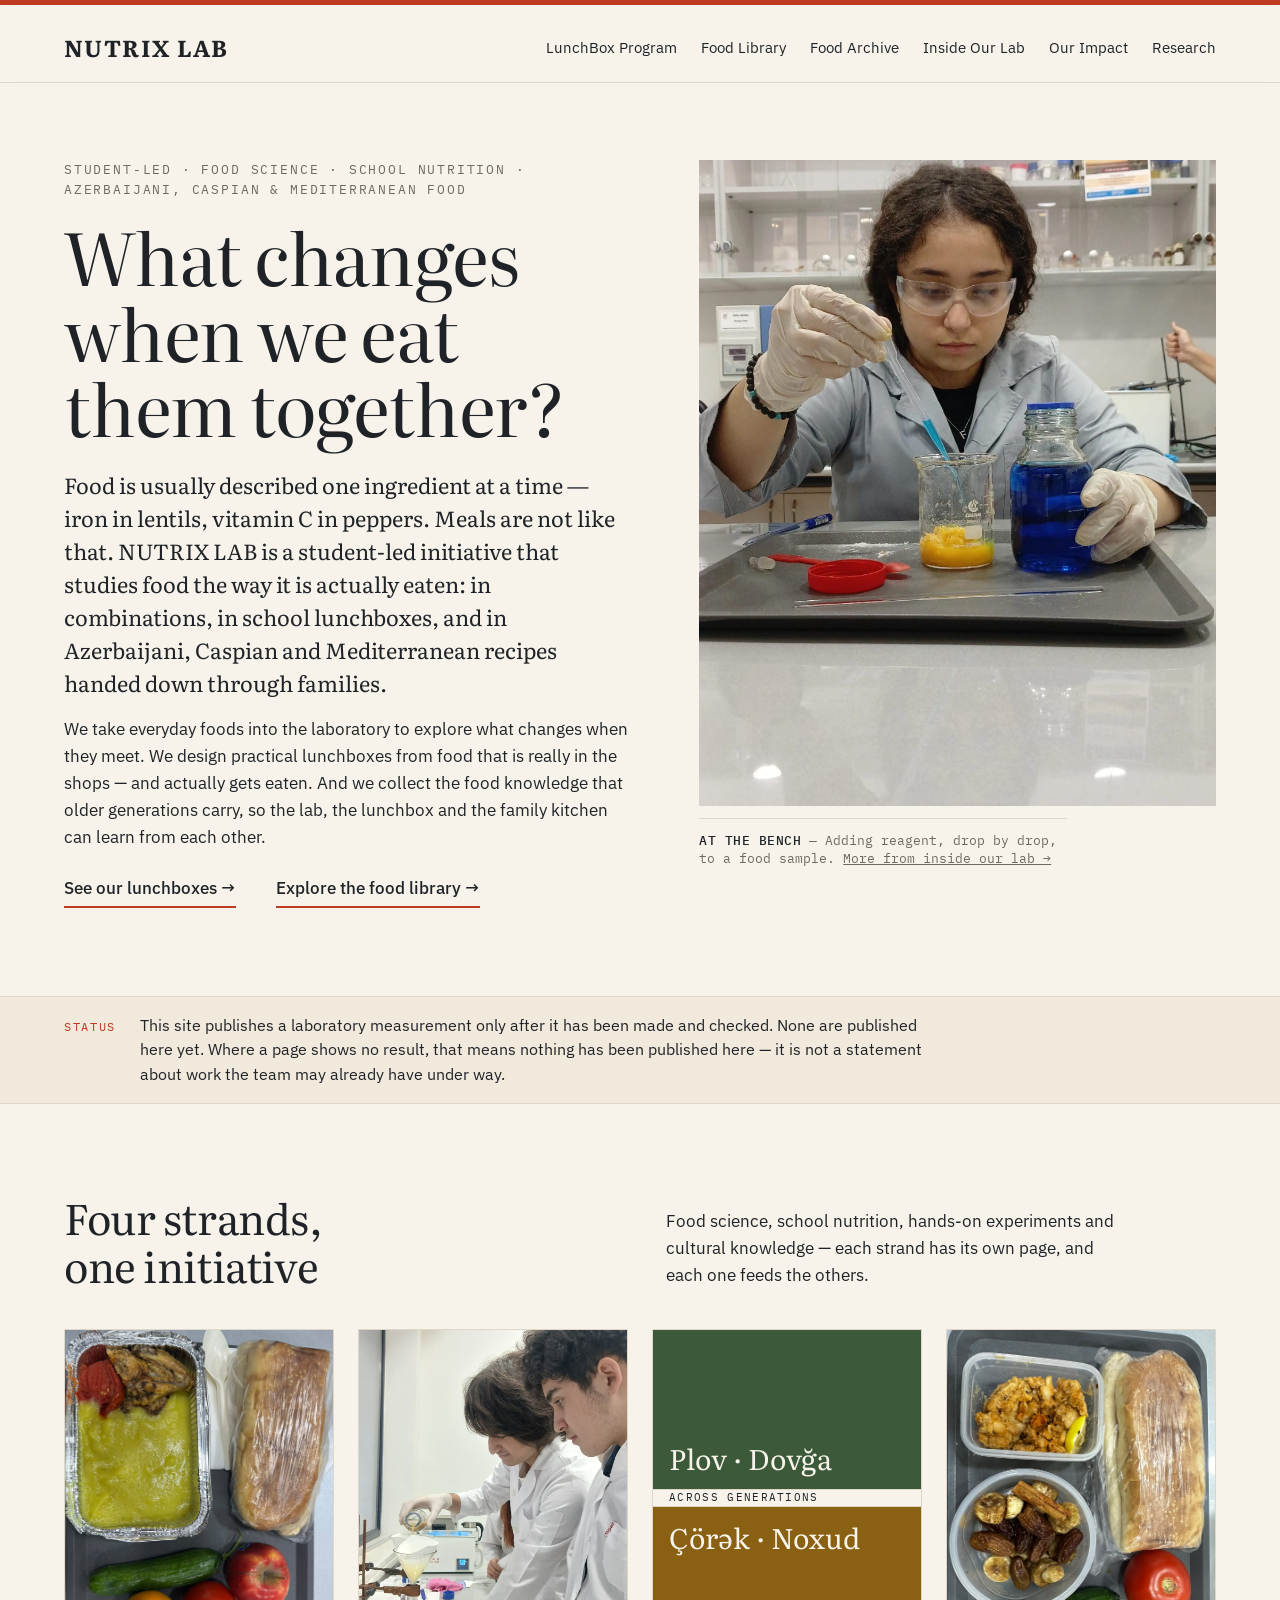
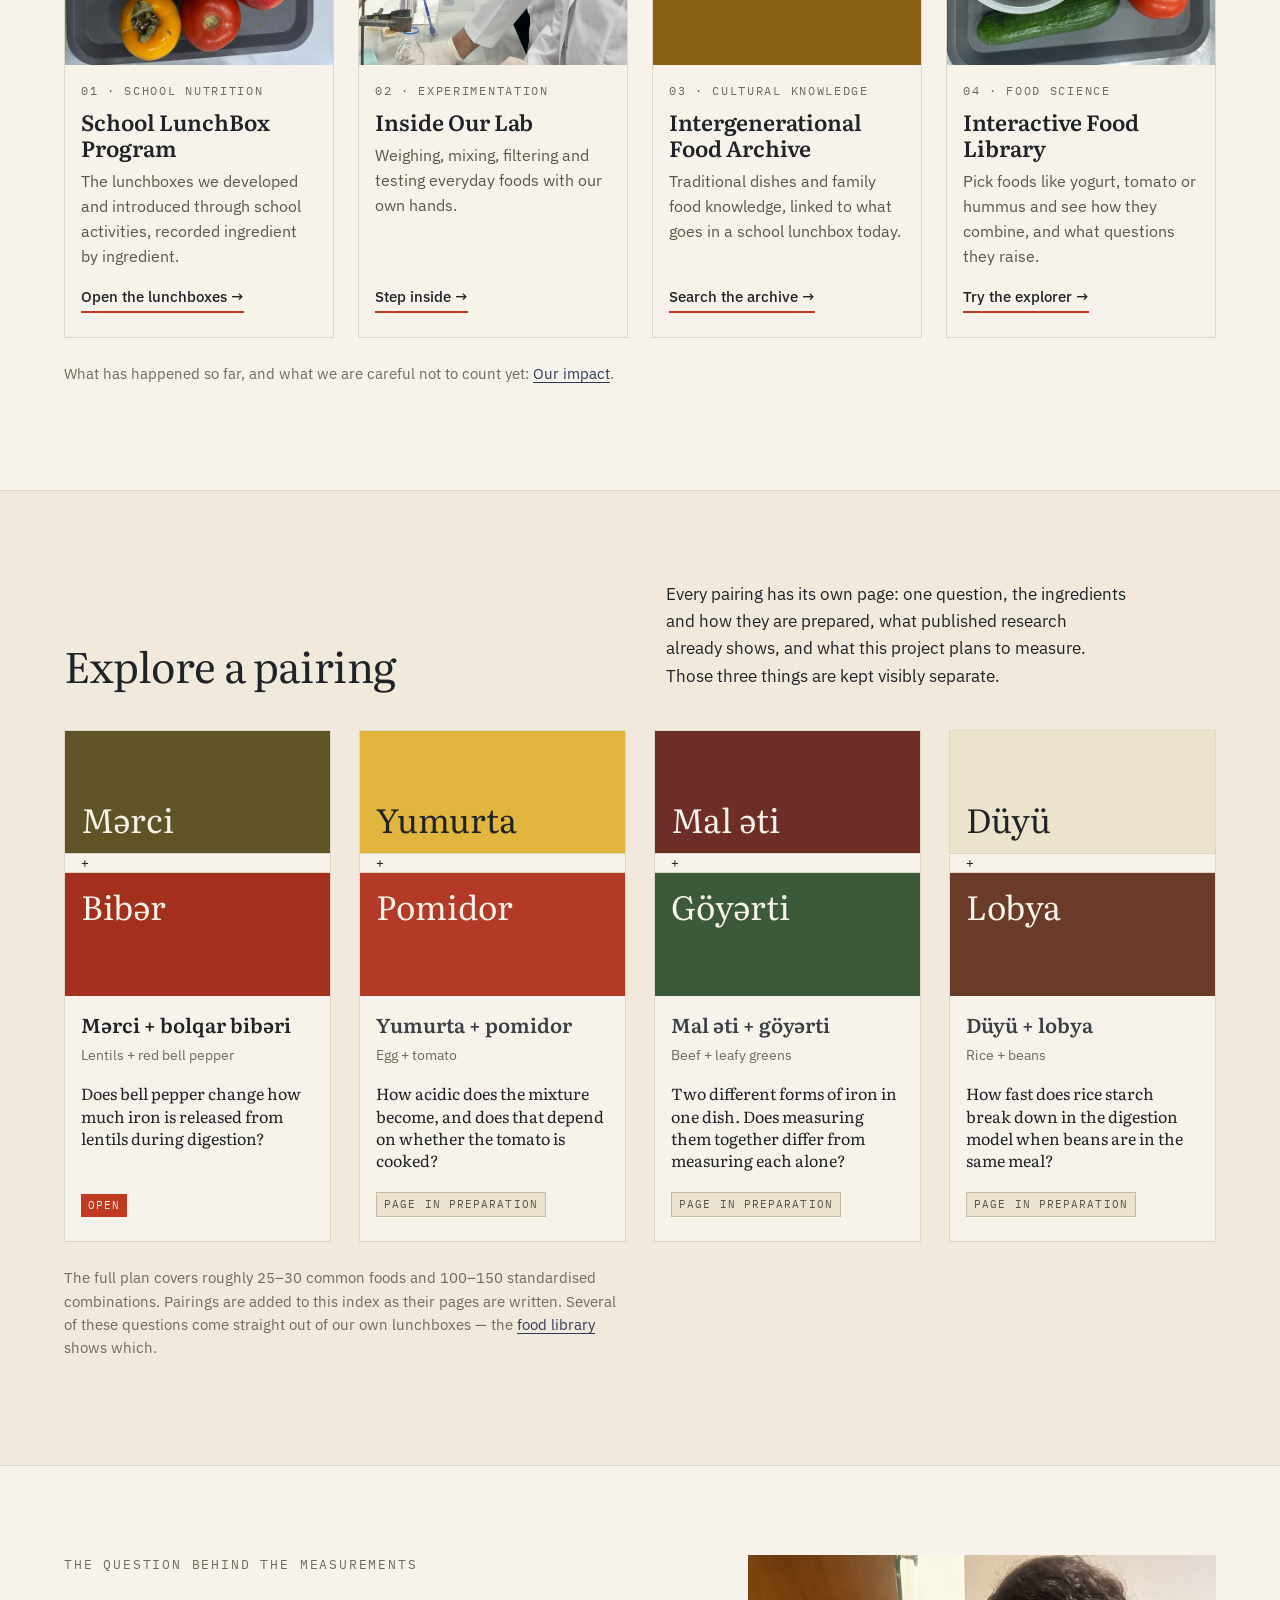
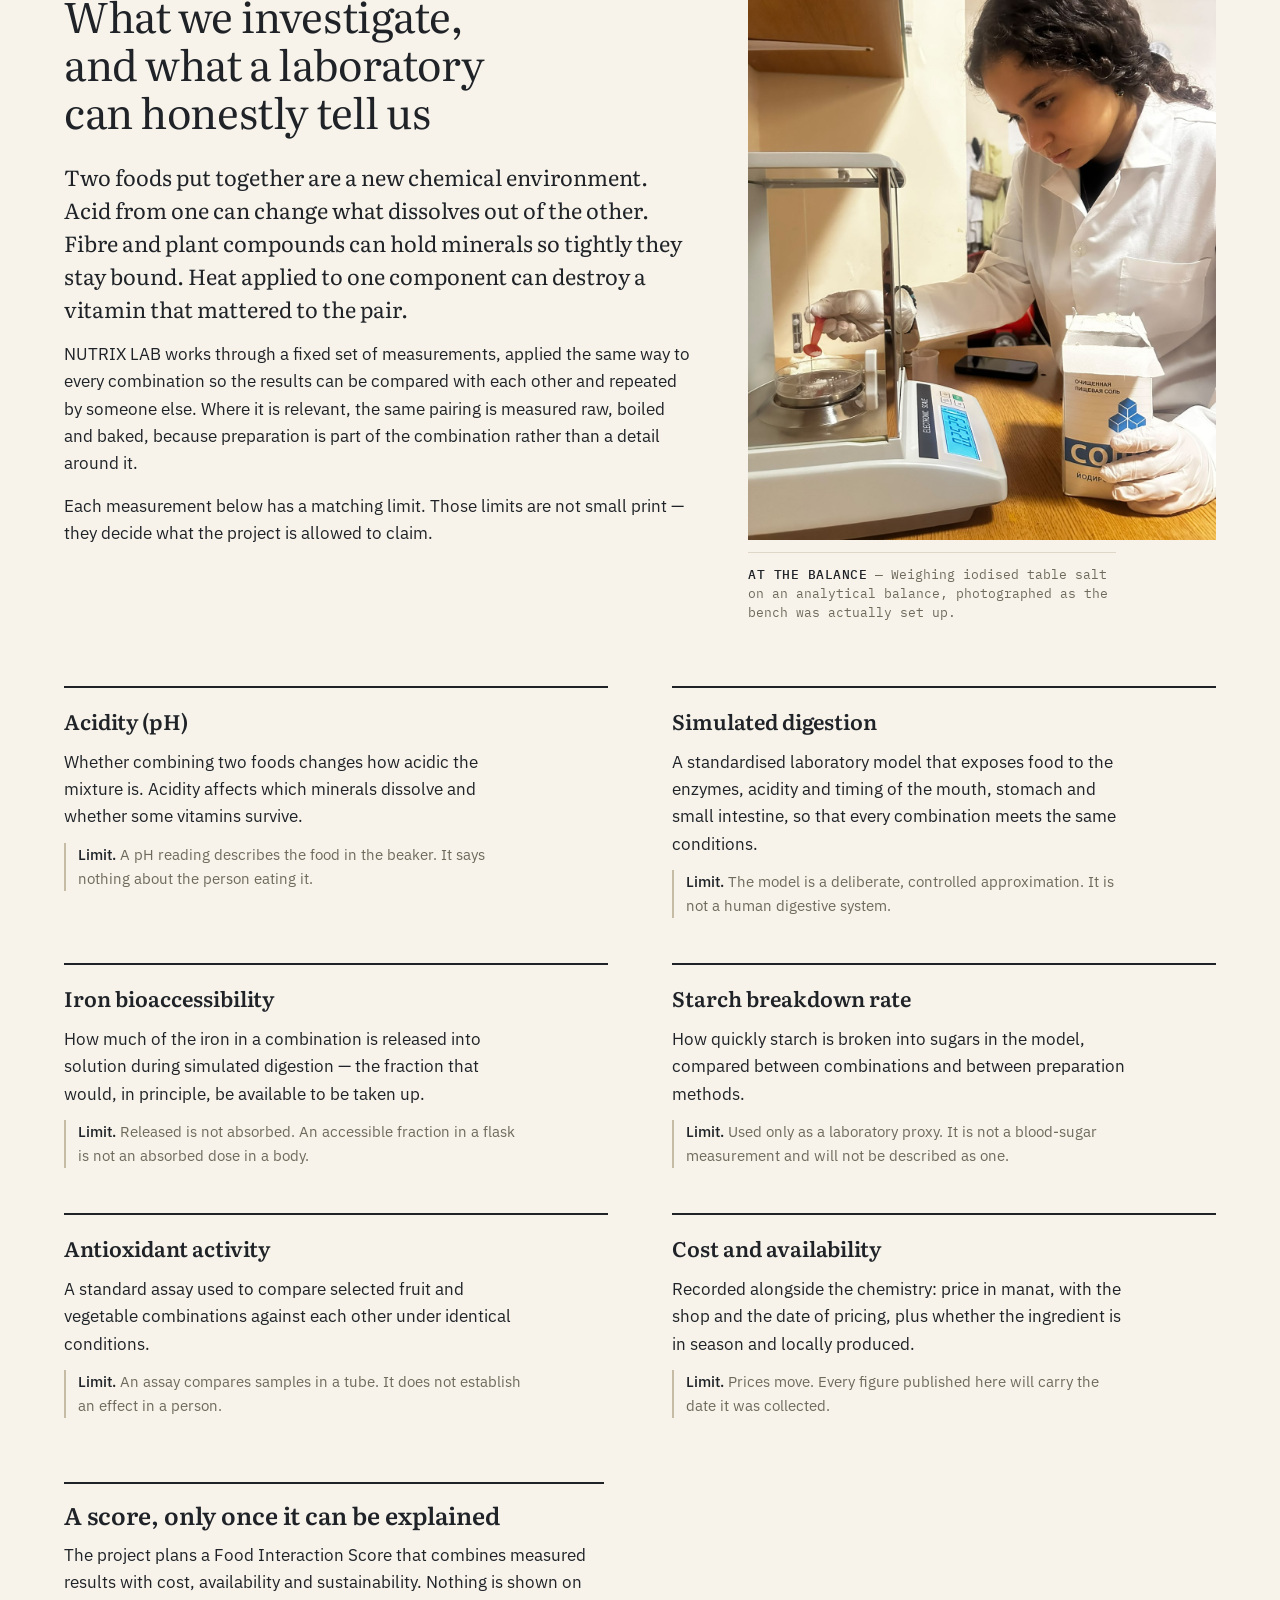
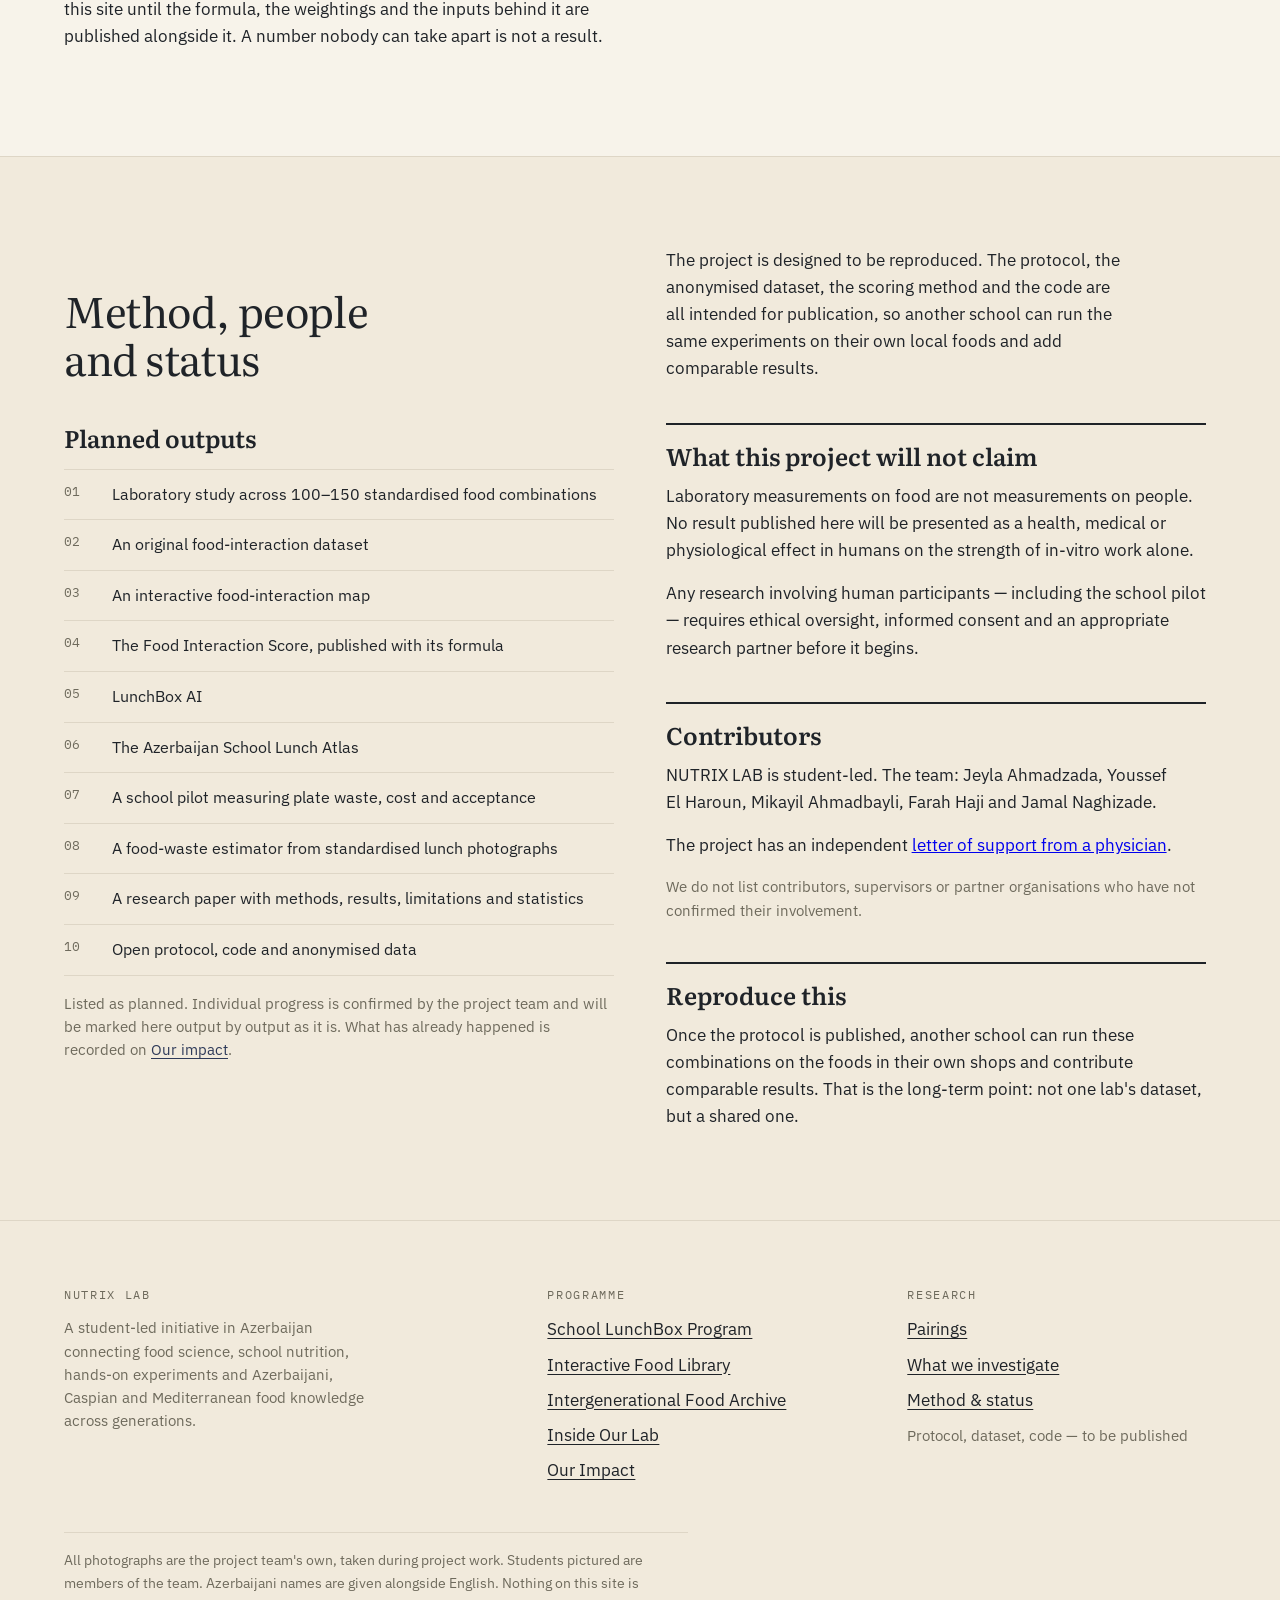
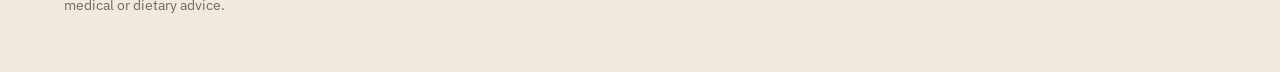
==== commit 4d4f9f57: "new info added" ====
--- a/index.html
+++ b/index.html
@@ -4,7 +4,8 @@
 <meta charset="utf-8">
 <meta name="viewport" content="width=device-width, initial-scale=1">
 <title>NUTRIX LAB — What changes when we eat them together?</title>
-<meta name="description" content="A student food-science project in Azerbaijan measuring what happens when two foods are eaten together, and using that record to help design affordable school lunchboxes.">
+<meta name="description" content="A student-led initiative in Azerbaijan connecting food science, school lunchboxes, hands-on laboratory work and Azerbaijani, Caspian and Mediterranean food knowledge passed down through families.">
+<script>document.documentElement.className += ' js';</script>
 <link rel="preconnect" href="https://fonts.googleapis.com">
 <link rel="preconnect" href="https://fonts.gstatic.com" crossorigin>
 <link rel="stylesheet" href="https://fonts.googleapis.com/css2?family=IBM+Plex+Mono:wght@400;500&family=IBM+Plex+Sans:ital,wght@0,400;0,500;0,600;1,400&family=Literata:ital,opsz,wght@0,7..72,400;0,7..72,600;0,7..72,700;1,7..72,400&display=swap">
@@ -18,13 +19,16 @@
 
 <header class="masthead">
   <div class="wrap masthead-in">
-    <a class="wordmark" href="index.html">Nutrix&nbsp;Lab</a>
-    <nav class="mainnav" aria-label="Main">
+    <a class="wordmark" href="index.html" aria-current="page">Nutrix&nbsp;Lab</a>
+    <button class="navtoggle" type="button" aria-expanded="false" aria-controls="mainnav"><span class="navtoggle-bars" aria-hidden="true"></span>Menu</button>
+    <nav class="mainnav" id="mainnav" aria-label="Main">
       <ul>
-        <li><a href="#pairings">Pairings</a></li>
-        <li><a href="#investigate">What we investigate</a></li>
-        <li><a href="#lunchbox">School lunches</a></li>
-        <li><a href="#method">Method &amp; status</a></li>
+        <li><a href="lunchbox.html">LunchBox Program</a></li>
+        <li><a href="library.html">Food Library</a></li>
+        <li><a href="archive.html">Food Archive</a></li>
+        <li><a href="lab.html">Inside Our Lab</a></li>
+        <li><a href="impact.html">Our Impact</a></li>
+        <li><a href="#pairings">Research</a></li>
       </ul>
     </nav>
   </div>
@@ -37,38 +41,38 @@
     <div class="opening">
 
       <div class="opening-head">
-        <p class="eyebrow">A student food-science project · Azerbaijan</p>
+        <p class="eyebrow">Student-led · Food science · School nutrition · Azerbaijani, Caspian &amp; Mediterranean food</p>
         <h1 class="display">What changes when we eat them together?</h1>
       </div>
 
       <figure class="opening-fig">
-        <img src="assets/img/plate-01-lentils-pepper.svg"
-             width="1000" height="1250"
-             alt="Placeholder for a photograph of green lentils and a red bell pepper side by side on one surface.">
+        <img src="assets/img/lab-01-reagent-pipette.jpg"
+             width="899" height="1599" style="aspect-ratio:4/5; object-fit:cover; object-position:50% 42%;"
+             alt="A student in safety glasses and gloves adds a blue reagent by pipette to a beaker of mashed orange food on a lab tray.">
         <figcaption>
-          <b>PLATE 01</b> — Green lentils (mərci) and red bell pepper
-          (bolqar bibəri), raw and weighed on one surface.
-          <span class="placeholder-tag">Placeholder — photograph needed</span>
+          <b>AT THE BENCH</b> — Adding reagent, drop by drop, to a food sample.
+          <a href="lab.html" style="color:inherit;">More from inside our lab&nbsp;→</a>
         </figcaption>
       </figure>
 
       <div class="opening-body">
         <p class="lede opening-lede">
           Food is usually described one ingredient at a time — iron in lentils,
-          vitamin&nbsp;C in peppers. Meals are not like that. NUTRIX&nbsp;LAB is a student
-          project that takes pairs of everyday foods into a laboratory, measures
-          what happens chemically when they meet, and builds an open record of
-          the results.
+          vitamin&nbsp;C in peppers. Meals are not like that. NUTRIX&nbsp;LAB is a
+          student-led initiative that studies food the way it is actually eaten:
+          in combinations, in school lunchboxes, and in Azerbaijani, Caspian and
+          Mediterranean recipes handed down through families.
         </p>
         <p class="prose">
-          The point of that record is practical. It feeds into the design of school
-          lunchboxes in Azerbaijan that are affordable, made from food that is
-          actually in the shops, and — the part that decides everything else —
-          actually eaten.
+          We take everyday foods into the laboratory to explore what changes when
+          they meet. We design practical lunchboxes from food that is really in the
+          shops — and actually gets eaten. And we collect the food knowledge that
+          older generations carry, so the lab, the lunchbox and the family kitchen
+          can learn from each other.
         </p>
         <p class="actions">
-          <a class="action" href="pairings/lentils-bell-pepper.html">Explore the first pairing</a>
-          <a class="action" href="#investigate">What we investigate</a>
+          <a class="action" href="lunchbox.html">See our lunchboxes</a>
+          <a class="action" href="library.html">Explore the food library</a>
         </p>
       </div>
 
@@ -80,16 +84,86 @@
     <div class="wrap">
       <span class="label">Status</span>
       <p>
-        This site publishes a measurement only after it has been made and checked.
-        None are published here yet. Where a page shows no result, that means
-        nothing has been published here — it is not a statement about work the
-        team may already have under way.
+        This site publishes a laboratory measurement only after it has been made
+        and checked. None are published here yet. Where a page shows no result,
+        that means nothing has been published here — it is not a statement about
+        work the team may already have under way.
       </p>
     </div>
   </div>
 
-  <!-- 2 ─ Pairings ───────────────────────────────────────────────────────── -->
-  <section id="pairings" aria-labelledby="pairings-h">
+  <!-- 2 ─ Programme ──────────────────────────────────────────────────────── -->
+  <section id="programme" aria-labelledby="programme-h">
+    <div class="wrap">
+      <div class="section-head">
+        <h2 class="h2" id="programme-h">Four strands, one initiative</h2>
+        <p>
+          Food science, school nutrition, hands-on experiments and cultural
+          knowledge — each strand has its own page, and each one feeds the others.
+        </p>
+      </div>
+
+      <ul class="programme">
+        <li>
+          <a class="progcard" href="lunchbox.html">
+            <span class="imgclip"><img src="assets/img/lunchbox-02-chicken-mash.jpg" width="1200" height="1600" loading="lazy"
+                 alt="A lunchbox tray: roast chicken and mashed potato in foil, wrapped bread, cucumber, persimmon, tomato and apple."></span>
+            <span class="progcard-body">
+              <span class="progcard-no">01 · School nutrition</span>
+              <span class="progcard-title">School LunchBox Program</span>
+              <span class="progcard-text">The lunchboxes we developed and introduced through school activities, recorded ingredient by ingredient.</span>
+              <span class="progcard-go">Open the lunchboxes</span>
+            </span>
+          </a>
+        </li>
+        <li>
+          <a class="progcard" href="lab.html">
+            <span class="imgclip"><img src="assets/img/lab-03-filtering.jpg" width="960" height="1280" loading="lazy" style="object-position:40% 50%;"
+                 alt="Two students in lab coats pour a food extract through filter paper into a funnel."></span>
+            <span class="progcard-body">
+              <span class="progcard-no">02 · Experimentation</span>
+              <span class="progcard-title">Inside Our Lab</span>
+              <span class="progcard-text">Weighing, mixing, filtering and testing everyday foods with our own hands.</span>
+              <span class="progcard-go">Step inside</span>
+            </span>
+          </a>
+        </li>
+        <li>
+          <a class="progcard" href="archive.html">
+            <span class="imgclip"><span class="typetile" aria-hidden="true" style="--a:#3C5A3A; --b:#8A6012; aspect-ratio:4/5; grid-template-rows:1fr auto 1fr;">
+              <span class="tt-a" lang="az">Plov · Dovğa</span><span class="tt-plus">ACROSS GENERATIONS</span><span class="tt-b" lang="az">Çörək · Noxud</span>
+            </span></span>
+            <span class="progcard-body">
+              <span class="progcard-no">03 · Cultural knowledge</span>
+              <span class="progcard-title">Intergenerational Food Archive</span>
+              <span class="progcard-text">Traditional dishes and family food knowledge, linked to what goes in a school lunchbox today.</span>
+              <span class="progcard-go">Search the archive</span>
+            </span>
+          </a>
+        </li>
+        <li>
+          <a class="progcard" href="library.html">
+            <span class="imgclip"><img src="assets/img/lunchbox-01-beans-fruit-bread.jpg" width="1200" height="1600" loading="lazy"
+                 alt="A lunchbox tray: a bean dish with lemon, banana with dates and cinnamon, wrapped bread, cucumber and tomato."></span>
+            <span class="progcard-body">
+              <span class="progcard-no">04 · Food science</span>
+              <span class="progcard-title">Interactive Food Library</span>
+              <span class="progcard-text">Pick foods like yogurt, tomato or hummus and see how they combine, and what questions they raise.</span>
+              <span class="progcard-go">Try the explorer</span>
+            </span>
+          </a>
+        </li>
+      </ul>
+
+      <p class="note" style="margin-top:var(--s5);">
+        What has happened so far, and what we are careful not to count yet:
+        <a href="impact.html">Our impact</a>.
+      </p>
+    </div>
+  </section>
+
+  <!-- 3 ─ Pairings ───────────────────────────────────────────────────────── -->
+  <section id="pairings" class="band rule-top" aria-labelledby="pairings-h">
     <div class="wrap">
       <div class="section-head">
         <h2 class="h2" id="pairings-h">Explore a pairing</h2>
@@ -104,9 +178,9 @@
 
         <li>
           <a class="paircard" href="pairings/lentils-bell-pepper.html">
-            <img class="paircard-img" src="assets/img/thumb-lentils-pepper.svg"
-                 width="700" height="700"
-                 alt="Placeholder for a photograph of lentils and bell pepper.">
+            <span class="typetile" aria-hidden="true" style="--a:#5E5428; --b:#A3301C;">
+              <span class="tt-a" lang="az">Mərci</span><span class="tt-plus">+</span><span class="tt-b" lang="az">Bibər</span>
+            </span>
             <span class="paircard-body">
               <span class="paircard-az" lang="az">Mərci + bolqar bibəri</span>
               <span class="paircard-en">Lentils + red bell pepper</span>
@@ -118,9 +192,9 @@
 
         <li>
           <div class="paircard" aria-disabled="true">
-            <img class="paircard-img" src="assets/img/thumb-egg-tomato.svg"
-                 width="700" height="700"
-                 alt="Placeholder for a photograph of egg and tomato.">
+            <span class="typetile" aria-hidden="true" style="--a:#E2B53E; --a-ink:#1F2328; --b:#B23A26;">
+              <span class="tt-a" lang="az">Yumurta</span><span class="tt-plus">+</span><span class="tt-b" lang="az">Pomidor</span>
+            </span>
             <span class="paircard-body">
               <span class="paircard-az" lang="az">Yumurta + pomidor</span>
               <span class="paircard-en">Egg + tomato</span>
@@ -132,9 +206,9 @@
 
         <li>
           <div class="paircard" aria-disabled="true">
-            <img class="paircard-img" src="assets/img/thumb-beef-greens.svg"
-                 width="700" height="700"
-                 alt="Placeholder for a photograph of beef and leafy greens.">
+            <span class="typetile" aria-hidden="true" style="--a:#6E2E25; --b:#3C5A3A;">
+              <span class="tt-a" lang="az">Mal əti</span><span class="tt-plus">+</span><span class="tt-b" lang="az">Göyərti</span>
+            </span>
             <span class="paircard-body">
               <span class="paircard-az" lang="az">Mal əti + göyərti</span>
               <span class="paircard-en">Beef + leafy greens</span>
@@ -146,9 +220,9 @@
 
         <li>
           <div class="paircard" aria-disabled="true">
-            <img class="paircard-img" src="assets/img/thumb-rice-beans.svg"
-                 width="700" height="700"
-                 alt="Placeholder for a photograph of rice and beans.">
+            <span class="typetile" aria-hidden="true" style="--a:#ECE3CC; --a-ink:#1F2328; --b:#6B3B2A;">
+              <span class="tt-a" lang="az">Düyü</span><span class="tt-plus">+</span><span class="tt-b" lang="az">Lobya</span>
+            </span>
             <span class="paircard-body">
               <span class="paircard-az" lang="az">Düyü + lobya</span>
               <span class="paircard-en">Rice + beans</span>
@@ -163,12 +237,14 @@
       <p class="note" style="margin-top:var(--s5); max-width:62ch;">
         The full plan covers roughly 25–30 common foods and 100–150 standardised
         combinations. Pairings are added to this index as their pages are written.
+        Several of these questions come straight out of our own lunchboxes — the
+        <a href="library.html">food library</a> shows which.
       </p>
     </div>
   </section>
 
-  <!-- 3 ─ What we investigate ────────────────────────────────────────────── -->
-  <section id="investigate" class="band rule-top" aria-labelledby="investigate-h">
+  <!-- 4 ─ What we investigate ────────────────────────────────────────────── -->
+  <section id="investigate" class="rule-top" aria-labelledby="investigate-h">
     <div class="wrap">
 
       <div class="split split-wide" style="margin-bottom:var(--s7);">
@@ -196,12 +272,12 @@
           </p>
         </div>
         <figure>
-          <img src="assets/img/plate-05-bench.svg" width="1500" height="1000"
-               alt="Placeholder for a photograph of a working laboratory bench with labelled sample tubes, a pH meter and a record sheet.">
+          <img src="assets/img/lab-05-weighing-salt.jpg" width="1200" height="1600" loading="lazy"
+               style="aspect-ratio:4/5; object-fit:cover; object-position:50% 55%;"
+               alt="A student in a lab coat weighs iodised table salt into a dish on an enclosed analytical balance.">
           <figcaption>
-            <b>PLATE 05</b> — Working bench: labelled samples, pH meter, balance,
-            record sheet. Photographed as it is actually set up.
-            <span class="placeholder-tag">Placeholder — photograph needed</span>
+            <b>AT THE BALANCE</b> — Weighing iodised table salt on an analytical
+            balance, photographed as the bench was actually set up.
           </figcaption>
         </figure>
       </div>
@@ -275,91 +351,6 @@
           until the formula, the weightings and the inputs behind it are published
           alongside it. A number nobody can take apart is not a result.
         </p>
-      </div>
-
-    </div>
-  </section>
-
-  <!-- 4 ─ School lunches ─────────────────────────────────────────────────── -->
-  <section id="lunchbox" class="rule-top" aria-labelledby="lunchbox-h">
-    <div class="wrap">
-
-      <div class="split" style="margin-bottom:var(--s7);">
-        <figure>
-          <img src="assets/img/plate-06-shop.svg" width="1500" height="1000"
-               alt="Placeholder for a photograph of a supermarket shelf in Azerbaijan with price labels legible.">
-          <figcaption>
-            <b>PLATE 06</b> — Shop shelf with price labels legible. Every price
-            used by the project is captured this way, with shop and date.
-            <span class="placeholder-tag">Placeholder — photograph needed</span>
-          </figcaption>
-        </figure>
-        <div>
-          <p class="eyebrow">From the bench to the lunchbox</p>
-          <h2 class="h2" id="lunchbox-h" style="margin-bottom:var(--s5); max-width:18ch;">
-            A result is only useful if the food is on the shelf
-          </h2>
-          <p class="lede prose">
-            A combination that measures well and cannot be bought, carried or
-            afforded has not solved anything. So the second half of the project is
-            a survey rather than an experiment.
-          </p>
-          <p class="prose">
-            The Azerbaijan School Lunch Atlas is planned as a record of what is
-            genuinely available to schoolchildren here: what the shops stock near
-            schools, what it costs in manat, when each ingredient is in season,
-            which are produced locally, what survives a morning in a lunchbox, and
-            how much of it comes home again uneaten.
-          </p>
-        </div>
-      </div>
-
-      <div class="split split-wide">
-        <div>
-          <h3 class="h3" style="margin-bottom:var(--s3);">Price points as a design constraint</h3>
-          <p class="prose">
-            The project sets itself three budgets to design against. These are
-            targets the team has chosen in order to keep the work honest about
-            affordability — not menus that have been built, costed or tested.
-          </p>
-          <ul class="pricepoints">
-            <li>3 AZN <span>per lunch</span></li>
-            <li>5 AZN <span>per lunch</span></li>
-            <li>7 AZN <span>per lunch</span></li>
-          </ul>
-          <p class="note" style="max-width:52ch;">
-            No lunchbox has been priced on this site. Costs will appear only once
-            they have been collected from named shops on a recorded date.
-          </p>
-
-          <figure style="margin-top:var(--s6); max-width:22rem;">
-            <img src="assets/img/plate-07-lunchbox.svg" width="1100" height="1100"
-                 alt="Placeholder for an overhead photograph of a packed lunchbox, opened.">
-            <figcaption>
-              <b>PLATE 07</b> — A packed lunchbox, opened, overhead. Photographed
-              with permission; no identifiable person in frame.
-              <span class="placeholder-tag">Placeholder — photograph needed</span>
-            </figcaption>
-          </figure>
-        </div>
-
-        <div class="planned-tool">
-          <span class="chip chip-prep">Planned tool — not yet built</span>
-          <h3 class="h3">LunchBox&nbsp;AI</h3>
-          <p>
-            The intended end point of the dataset: enter an age, a budget, the
-            length of the school day, allergies and the foods available, and the
-            program searches combinations from the project's own measurements —
-            balancing nutritional quality and cost against what students actually
-            finish rather than leave.
-          </p>
-          <p class="note" style="margin-bottom:0;">
-            It does not exist yet. This site will not display sample
-            recommendations before the tool is built and validated, because a
-            demonstration output is indistinguishable from a real one once it is
-            on a screen.
-          </p>
-        </div>
       </div>
 
     </div>
@@ -395,7 +386,8 @@
           </ol>
           <p class="note" style="margin-top:var(--s4);">
             Listed as planned. Individual progress is confirmed by the project
-            team and will be marked here output by output as it is.
+            team and will be marked here output by output as it is. What has
+            already happened is recorded on <a href="impact.html">Our impact</a>.
           </p>
         </div>
 
@@ -418,9 +410,12 @@
           <div class="callout">
             <h3 class="h3">Contributors</h3>
             <p>
-              To be listed. NUTRIX&nbsp;LAB is student-led; names, roles and
-              institution will be published here once the people involved have
-              agreed to be named.
+              NUTRIX&nbsp;LAB is student-led. The team: Jeyla Ahmadzada, Youssef
+              El&nbsp;Haroun, Mikayil Ahmadbayli, Farah Haji and Jamal Naghizade.
+            </p>
+            <p>
+              The project has an independent
+              <a href="impact.html#recognition">letter of support from a physician</a>.
             </p>
             <p class="note" style="margin-bottom:0;">
               We do not list contributors, supervisors or partner organisations
@@ -450,36 +445,40 @@
     <div class="foot-grid">
       <div>
         <h4>Nutrix Lab</h4>
-        <p class="note" style="max-width:34ch;">
-          A student food-science project in Azerbaijan measuring what happens when
-          foods are eaten together.
+        <p class="note" style="max-width:36ch;">
+          A student-led initiative in Azerbaijan connecting food science, school
+          nutrition, hands-on experiments and Azerbaijani, Caspian and Mediterranean
+          food knowledge across generations.
         </p>
       </div>
       <div>
-        <h4>This site</h4>
+        <h4>Programme</h4>
         <ul>
-          <li><a href="pairings/lentils-bell-pepper.html">Lentils + bell pepper</a></li>
+          <li><a href="lunchbox.html">School LunchBox Program</a></li>
+          <li><a href="library.html">Interactive Food Library</a></li>
+          <li><a href="archive.html">Intergenerational Food Archive</a></li>
+          <li><a href="lab.html">Inside Our Lab</a></li>
+          <li><a href="impact.html">Our Impact</a></li>
+        </ul>
+      </div>
+      <div>
+        <h4>Research</h4>
+        <ul>
+          <li><a href="#pairings">Pairings</a></li>
           <li><a href="#investigate">What we investigate</a></li>
-          <li><a href="#lunchbox">School lunches</a></li>
           <li><a href="#method">Method &amp; status</a></li>
+          <li><span class="note">Protocol, dataset, code — to be published</span></li>
         </ul>
       </div>
-      <div>
-        <h4>Open science</h4>
-        <ul>
-          <li><span class="note">Protocol — to be published</span></li>
-          <li><span class="note">Dataset — to be published</span></li>
-          <li><span class="note">Code — to be published</span></li>
-        </ul>
-      </div>
     </div>
     <p class="colophon">
-      Images marked <b>Placeholder</b> are layout stand-ins, not photographs of
-      this project's work. Azerbaijani ingredient names are given in Azerbaijani
-      first. Nothing on this site is medical advice.
+      All photographs are the project team's own, taken during project work.
+      Students pictured are members of the team. Azerbaijani names are given alongside English. Nothing on this
+      site is medical or dietary advice.
     </p>
   </div>
 </footer>
 
+<script src="assets/js/nutrix.js"></script>
 </body>
 </html>
--- a/assets/css/nutrix.css
+++ b/assets/css/nutrix.css
@@ -142,6 +142,26 @@
   padding-bottom: 2px; border-bottom: 1.5px solid transparent;
 }
 .mainnav a:hover, .mainnav a[aria-current="page"] { border-bottom-color: var(--pepper); }
+.mainnav a[aria-current="page"] { font-weight: 500; }
+
+/* Menu button - only exists for narrow screens with JavaScript running.
+   Without JS the nav simply wraps, as it always did. */
+.navtoggle {
+  display: none; margin-left: auto; align-items: center; gap: var(--s2);
+  font: 500 14px/1 var(--mono); letter-spacing: 0.1em; text-transform: uppercase;
+  color: var(--ink); background: transparent; border: 1px solid var(--rule-strong);
+  padding: 10px 12px; cursor: pointer; min-height: 44px;
+}
+.navtoggle:hover { border-color: var(--ink); }
+.navtoggle-bars, .navtoggle-bars::before, .navtoggle-bars::after {
+  display: block; width: 16px; height: 1.5px; background: currentColor; position: relative;
+}
+.navtoggle-bars::before, .navtoggle-bars::after { content: ""; position: absolute; left: 0; }
+.navtoggle-bars::before { top: -5px; }
+.navtoggle-bars::after  { top: 5px; }
+.navtoggle[aria-expanded="true"] .navtoggle-bars { background: transparent; }
+.navtoggle[aria-expanded="true"] .navtoggle-bars::before { top: 0; transform: rotate(45deg); }
+.navtoggle[aria-expanded="true"] .navtoggle-bars::after  { top: 0; transform: rotate(-45deg); }
 
 /* 1 - Opening -------------------------------------------------------------- */
 /* Desktop: question and body stack in the left column, the plate holds the
@@ -219,6 +239,21 @@
 a.paircard:hover { border-color: var(--ink); }
 a.paircard:hover .paircard-q { color: var(--pepper); }
 .paircard-img { background: var(--paper-deep); width: 100%; aspect-ratio: 1 / 1; object-fit: cover; }
+
+/* Typographic tile - stands in for a pairing photograph that has not been
+   taken yet. It is plainly type on colour, so it can't be mistaken for one. */
+.typetile {
+  display: grid; grid-template-rows: 1fr auto 1fr; aspect-ratio: 1 / 1;
+  font-family: var(--serif); font-size: clamp(26px, 2.6vw, 34px); line-height: 1.05;
+}
+.typetile > span { display: flex; align-items: flex-end; padding: var(--s4); }
+.typetile .tt-a { background: var(--a); color: var(--a-ink, var(--paper)); }
+.typetile .tt-b { background: var(--b); color: var(--b-ink, var(--paper)); align-items: flex-start; }
+.typetile .tt-plus {
+  background: var(--paper); color: var(--ink); padding: 2px var(--s4);
+  font-family: var(--mono); font-size: 13px; letter-spacing: 0.12em;
+  border-block: 1px solid var(--rule);
+}
 .paircard-body { padding: var(--s4) var(--s4) var(--s5); display: flex; flex-direction: column; gap: var(--s2); flex: 1; }
 .paircard-az { font-family: var(--serif); font-size: 20px; font-weight: 600; line-height: 1.2; }
 .paircard-en { font-size: 14px; color: var(--muted); }
@@ -455,9 +490,9 @@
   .opening-fig { margin-block: var(--s2) var(--s3); }
   .section-head { grid-template-columns: 1fr; gap: var(--s4); align-items: start; }
   .measures { grid-template-columns: 1fr; }
-  .split, .split-wide, .ledger { grid-template-columns: 1fr; gap: var(--s6); }
-  .sheet-block { grid-template-columns: 1fr; row-gap: var(--s4); }
-  .sheet-content { grid-template-columns: 1fr; }
+  .split, .split-wide, .ledger { grid-template-columns: minmax(0, 1fr); gap: var(--s6); }
+  .sheet-block { grid-template-columns: minmax(0, 1fr); row-gap: var(--s4); }
+  .sheet-content { grid-template-columns: minmax(0, 1fr); }
   .sheet-margin {
     padding-top: 0; display: flex; flex-wrap: wrap; gap: var(--s2) var(--s4);
     border-bottom: 1px solid var(--rule); padding-bottom: var(--s3);
@@ -492,3 +527,563 @@
   body { font-size: 11pt; background: #fff; }
   .sheet { grid-template-columns: 7rem 1fr; }
 }
+
+/* ==========================================================================
+   Programme pages - LunchBox, Food Library, Archive, Lab, Impact
+   ========================================================================== */
+:root {
+  /* Provenance marks for programme content. Lab measurements keep the red
+     "measured" colour to themselves; nothing here borrows it. */
+  --seen:  var(--stem);         /* visible in the team's own photograph */
+  --named: var(--lentil-text);  /* stated by the team, not yet photographed */
+  --ref:   var(--published);    /* general reference, not the team's work */
+  --todo:  var(--planned);      /* not yet recorded */
+  --shadow: 0 1px 0 rgba(31,35,40,.04), 0 10px 30px -18px rgba(31,35,40,.35);
+}
+
+.masthead-in { align-items: center; }
+.masthead { position: sticky; top: 0; z-index: 40; }
+@supports (backdrop-filter: blur(1px)) {
+  .masthead { background: rgba(247,243,234,.92); backdrop-filter: saturate(1.2) blur(8px); }
+}
+[id] { scroll-margin-top: 96px; }
+
+/* Page head for inner pages ------------------------------------------------ */
+.pagehead {
+  display: grid; grid-template-columns: minmax(0, 1.1fr) minmax(0, .9fr);
+  gap: clamp(28px, 5vw, 72px); align-items: end;
+  padding-block: clamp(36px, 5vw, 72px) clamp(32px, 4vw, 56px);
+}
+.pagehead .display { font-size: clamp(34px, 5vw, 62px); margin-bottom: var(--s5); }
+.pagehead .lede { max-width: 34em; margin-bottom: 0; }
+.pagehead-aside { border-left: 2px solid var(--ink); padding-left: var(--s5); max-width: 44ch; }
+.pagehead-aside p:last-child { margin-bottom: 0; }
+
+/* Provenance legend -------------------------------------------------------- */
+.legend {
+  display: flex; flex-wrap: wrap; gap: var(--s3) var(--s5); list-style: none;
+  margin: 0; padding: var(--s4) 0; font-size: 14.5px; color: var(--muted-strong);
+}
+.legend li { margin: 0; display: inline-flex; align-items: baseline; gap: var(--s2); }
+.pv { font-family: var(--mono); font-size: 14px; line-height: 1; flex: none; }
+.pv-seen  { color: var(--seen); }
+.pv-named { color: var(--named); }
+.pv-ref   { color: var(--ref); }
+.pv-todo  { color: var(--todo); }
+.legend-band { background: var(--paper-warm); border-block: 1px solid var(--rule); }
+.legend-band .wrap { display: flex; flex-wrap: wrap; align-items: baseline; gap: 0 var(--s5); }
+.legend-band .label {
+  font-family: var(--mono); font-size: 12px; letter-spacing: .14em;
+  text-transform: uppercase; color: var(--ink);
+}
+
+/* Photo with numbered key (lunchbox "specimen plate") ---------------------- */
+.keyed { position: relative; background: var(--paper-deep); }
+.keyed img { width: 100%; aspect-ratio: 3 / 4; object-fit: cover; }
+.keyed .pin {
+  position: absolute; left: var(--x); top: var(--y); transform: translate(-50%, -50%);
+  width: 30px; height: 30px; border-radius: 50%;
+  display: grid; place-items: center;
+  font: 500 13px/1 var(--mono); color: var(--ink);
+  background: var(--paper); border: 2px solid var(--ink);
+  box-shadow: 0 2px 8px rgba(0,0,0,.35);
+}
+
+/* Meal record --------------------------------------------------------------- */
+.meal {
+  display: grid; grid-template-columns: minmax(0, .85fr) minmax(0, 1.15fr);
+  gap: clamp(24px, 4vw, 64px); align-items: start;
+  padding-block: clamp(40px, 5vw, 72px); border-top: 1px solid var(--rule);
+}
+.meal:first-of-type { border-top: 0; }
+.meal-flip > .meal-fig { order: 2; }
+.meal-fig { position: sticky; top: 100px; }
+.meal-no {
+  font-family: var(--mono); font-size: 12.5px; letter-spacing: .14em;
+  text-transform: uppercase; color: var(--muted); margin-bottom: var(--s3);
+  display: flex; flex-wrap: wrap; gap: var(--s3); align-items: baseline;
+}
+.meal-no b { color: var(--ink); font-weight: 500; }
+.meal-title { margin-bottom: var(--s4); }
+.meal-sub { font-family: var(--serif); font-size: 18px; color: var(--muted-strong); margin-bottom: var(--s5); max-width: 46ch; }
+.meal-block { margin-top: var(--s5); }
+.meal-block > h3, .meal-block > h4 {
+  font-family: var(--mono); font-size: 12px; font-weight: 500; letter-spacing: .14em;
+  text-transform: uppercase; color: var(--ink);
+  padding-bottom: var(--s2); margin-bottom: var(--s3); border-bottom: 1.5px solid var(--ink);
+}
+
+.keylist { list-style: none; padding: 0; margin: 0; }
+.keylist li {
+  display: grid; grid-template-columns: 30px minmax(0, 1fr) auto; gap: var(--s3);
+  align-items: baseline; padding: var(--s2) 0; margin: 0; border-bottom: 1px solid var(--rule);
+}
+.keylist .k {
+  width: 24px; height: 24px; border-radius: 50%; border: 1.5px solid var(--ink);
+  display: grid; place-items: center; font: 500 12px/1 var(--mono); align-self: center;
+}
+.keylist small { display: block; color: var(--muted); font-size: 14px; }
+
+.groups { display: grid; grid-template-columns: repeat(3, minmax(0, 1fr)); gap: var(--s3); margin: 0; }
+.groups div { background: var(--paper-warm); border-top: 3px solid var(--g, var(--ink)); padding: var(--s3); }
+.groups dt { font-family: var(--mono); font-size: 11px; letter-spacing: .12em; text-transform: uppercase; color: var(--muted-strong); margin-bottom: 2px; }
+.groups dd { margin: 0; font-size: 15px; line-height: 1.4; }
+.g-starch  { --g: #C08A2E; }
+.g-protein { --g: #8E3B2A; }
+.g-produce { --g: #3C5A3A; }
+.g-dairy   { --g: #6C7FA8; }
+.g-flavour { --g: #8A7C5C; }
+
+.combos { list-style: none; padding: 0; margin: 0; }
+.combos li { padding: var(--s3) 0 var(--s3) var(--s5); border-bottom: 1px solid var(--rule); position: relative; margin: 0; }
+.combos li::before { content: "+"; position: absolute; left: 0; top: var(--s3); font-family: var(--mono); color: var(--muted); }
+.combos b { font-weight: 600; }
+.combos a { color: var(--published); text-underline-offset: 3px; }
+.combos a:hover { color: var(--pepper); }
+
+.unrecorded {
+  display: flex; gap: var(--s3); align-items: baseline;
+  margin-top: var(--s5); padding: var(--s3) var(--s4);
+  background: var(--paper-deep); font-size: 14.5px; color: var(--muted-strong);
+}
+.unrecorded .pv { color: var(--todo); }
+.unrecorded b { color: var(--ink); font-weight: 500; }
+
+/* Programme overview (homepage) ------------------------------------------- */
+.programme { list-style: none; margin: 0; padding: 0; display: grid; grid-template-columns: repeat(4, minmax(0, 1fr)); gap: clamp(16px, 2vw, 24px); }
+.programme > li { margin: 0; }
+.progcard {
+  display: flex; flex-direction: column; height: 100%;
+  background: var(--paper); border: 1px solid var(--rule);
+  color: inherit; text-decoration: none; overflow: hidden;
+}
+.progcard .imgclip { overflow: hidden; background: var(--paper-deep); }
+.progcard img { width: 100%; aspect-ratio: 4 / 5; object-fit: cover; }
+.progcard-body { display: flex; flex-direction: column; gap: var(--s2); padding: var(--s4) var(--s4) var(--s5); flex: 1; }
+.progcard-no { font-family: var(--mono); font-size: 12px; letter-spacing: .14em; color: var(--muted); text-transform: uppercase; }
+.progcard-title { font-family: var(--serif); font-size: 22px; font-weight: 600; line-height: 1.2; }
+.progcard-text { font-size: 15.5px; color: var(--muted-strong); flex: 1; }
+.progcard-go { font-size: 15px; font-weight: 500; border-bottom: 2px solid var(--pepper); align-self: flex-start; padding-bottom: 2px; margin-top: var(--s2); }
+.progcard-go::after { content: " \2192"; }
+a.progcard:hover { border-color: var(--ink); }
+a.progcard:hover .progcard-go { color: var(--pepper); }
+a.progcard:hover img { transform: scale(1.03); }
+.progcard .typetile { font-size: clamp(22px, 2.2vw, 30px); }
+.progcard .typetile .tt-plus { font-size: 11px; }
+.strand .typetile > span, .reccard .typetile > span { align-items: flex-end; }
+@media (max-width: 620px) {
+  .progcard .typetile { font-size: 15px; aspect-ratio: auto !important; height: 100%; }
+  .progcard .typetile > span { padding: var(--s2); }
+  .progcard .typetile .tt-plus { font-size: 8px; letter-spacing: .06em; }
+  .strand .typetile { font-size: 15px; }
+  .strand .typetile > span { padding: var(--s2); }
+}
+
+/* Box strip (homepage) ----------------------------------------------------- */
+.boxstrip { list-style: none; margin: 0; padding: 0; display: grid; grid-template-columns: repeat(3, minmax(0, 1fr)); gap: clamp(16px, 2.4vw, 32px); }
+.boxstrip li { margin: 0; }
+.boxstrip a { display: block; color: inherit; text-decoration: none; }
+.boxstrip img { aspect-ratio: 4 / 5; object-fit: cover; width: 100%; background: var(--paper-deep); }
+.boxstrip .bs-cap { display: block; padding-top: var(--s3); margin-top: var(--s3); border-top: 1px solid var(--rule); }
+.boxstrip .bs-no { font-family: var(--mono); font-size: 12px; letter-spacing: .14em; color: var(--muted); text-transform: uppercase; display: block; }
+.boxstrip .bs-title { font-family: var(--serif); font-size: 19px; line-height: 1.3; display: block; margin-top: 2px; }
+.boxstrip a:hover .bs-title { color: var(--pepper); }
+
+/* Numbered steps ----------------------------------------------------------- */
+.steps { list-style: none; padding: 0; margin: 0; counter-reset: st; display: grid; grid-template-columns: repeat(5, minmax(0, 1fr)); gap: clamp(16px, 2vw, 28px); }
+.steps > li { counter-increment: st; margin: 0; border-top: 2px solid var(--ink); padding-top: var(--s4); display: flex; flex-direction: column; }
+.steps > li::before { content: counter(st, decimal-leading-zero); display: block; font-family: var(--mono); font-size: 13px; color: var(--muted); margin-bottom: var(--s2); }
+.steps h3 { font-family: var(--serif); font-size: 19px; font-weight: 600; margin-bottom: var(--s2); }
+.steps p { font-size: 15.5px; margin: 0 0 var(--s2); }
+.steps .chip { margin-top: auto; }
+.steps-4 { grid-template-columns: repeat(4, minmax(0, 1fr)); }
+.chip-done { background: var(--stem); color: var(--paper); }
+.chip-ref  { background: var(--paper); color: var(--published); border: 1px solid var(--published); }
+.chip-named { background: var(--paper); color: var(--lentil-text); border: 1px solid var(--lentil); }
+
+/* Lab gallery -------------------------------------------------------------- */
+.mosaic {
+  list-style: none; margin: 0; padding: 0;
+  display: grid; grid-template-columns: repeat(6, minmax(0, 1fr)); gap: clamp(10px, 1.4vw, 18px);
+}
+.mosaic > li { margin: 0; grid-column: span 2; }
+.mosaic > li.m-wide { grid-column: span 3; }
+.mosaic a { display: block; position: relative; overflow: hidden; background: var(--paper-deep); color: inherit; text-decoration: none; }
+.mosaic img { width: 100%; aspect-ratio: 3 / 4; object-fit: cover; }
+.mosaic .m-wide img { aspect-ratio: 1 / 1; }
+.mosaic .m-cap {
+  position: absolute; inset: auto 0 0 0; padding: var(--s7) var(--s4) var(--s4);
+  color: #fff; font-size: 15px; line-height: 1.35;
+  background: linear-gradient(to top, rgba(18,20,22,.88), rgba(18,20,22,0));
+}
+.mosaic .m-cap b { display: block; font: 500 11.5px/1.4 var(--mono); letter-spacing: .14em; text-transform: uppercase; opacity: .88; margin-bottom: 2px; }
+.mosaic a::after {
+  content: "Enlarge"; position: absolute; top: var(--s3); right: var(--s3);
+  font: 500 11px/1 var(--mono); letter-spacing: .12em; text-transform: uppercase;
+  background: var(--paper); color: var(--ink); padding: 6px 8px; opacity: 0;
+}
+.mosaic a:hover::after, .mosaic a:focus-visible::after { opacity: 1; }
+.mosaic a:hover img { transform: scale(1.03); }
+
+.benchsteps { display: grid; grid-template-columns: repeat(4, minmax(0, 1fr)); gap: clamp(16px, 2.2vw, 32px); list-style: none; padding: 0; margin: 0; counter-reset: bs; }
+.benchsteps li { margin: 0; counter-increment: bs; }
+.benchsteps img { aspect-ratio: 1 / 1; object-fit: cover; width: 100%; background: var(--paper-deep); }
+.benchsteps h3 { font-family: var(--serif); font-size: 20px; font-weight: 600; margin: var(--s4) 0 var(--s2); }
+.benchsteps h3::before { content: counter(bs, decimal-leading-zero) "  "; font-family: var(--mono); font-size: 13px; color: var(--muted); font-weight: 400; white-space: pre; }
+.benchsteps p { font-size: 15.5px; margin: 0; }
+
+/* Lightbox ----------------------------------------------------------------- */
+dialog.lightbox {
+  width: min(96vw, 1100px); max-width: none; max-height: 96vh; padding: 0; border: 0;
+  background: #141618; color: #EDE8DD;
+}
+dialog.lightbox::backdrop { background: rgba(12,13,14,.86); }
+.lb-inner { display: grid; grid-template-columns: minmax(0, 1fr) minmax(220px, 300px); max-height: 96vh; }
+.lb-img { display: grid; place-items: center; background: #0D0E0F; min-height: 0; }
+.lb-img img { max-height: 92vh; width: auto; max-width: 100%; object-fit: contain; }
+.lb-side { padding: var(--s5); display: flex; flex-direction: column; gap: var(--s4); overflow: auto; }
+.lb-count { font: 500 12px/1 var(--mono); letter-spacing: .14em; color: #A9A396; }
+.lb-cap { font-size: 16px; line-height: 1.55; margin: 0; }
+.lb-cap b { display: block; font-family: var(--serif); font-size: 21px; font-weight: 600; margin-bottom: var(--s2); color: #fff; }
+.lb-btns { display: flex; flex-wrap: wrap; gap: var(--s2); margin-top: auto; }
+.lb-btns button {
+  font: 500 13px/1 var(--mono); letter-spacing: .08em; text-transform: uppercase;
+  color: #EDE8DD; background: transparent; border: 1px solid #5B5A55;
+  padding: 12px 14px; cursor: pointer; min-height: 44px;
+}
+.lb-btns button:hover { border-color: #EDE8DD; }
+dialog.lightbox :focus-visible { outline-color: #F2A08F; }
+
+/* Food Library explorer --------------------------------------------------- */
+.explorer { display: grid; grid-template-columns: minmax(0, 0.9fr) minmax(0, 1.1fr); gap: clamp(24px, 4vw, 56px); align-items: start; }
+.chooser { position: sticky; top: 96px; }
+.chooser fieldset { border: 0; margin: 0 0 var(--s4); padding: 0; min-width: 0; }
+.chooser legend {
+  font-family: var(--mono); font-size: 12px; letter-spacing: .14em; text-transform: uppercase;
+  color: var(--ink); padding: 0; margin-bottom: var(--s2);
+  display: flex; align-items: center; gap: var(--s2);
+}
+.chooser legend::before { content: ""; width: 10px; height: 10px; background: var(--g); display: inline-block; }
+.foodchips { display: flex; flex-wrap: wrap; gap: var(--s2); }
+.foodchip {
+  font: 400 15px/1.2 var(--sans); color: var(--ink);
+  background: var(--paper); border: 1px solid var(--rule-strong);
+  padding: 9px 12px; cursor: pointer; min-height: 40px;
+  display: inline-flex; align-items: center; gap: 6px;
+}
+.foodchip:hover { border-color: var(--ink); }
+.foodchip[aria-pressed="true"] { background: var(--ink); color: var(--paper); border-color: var(--ink); }
+.foodchip[aria-pressed="true"]::before { content: "\2713"; font-size: 13px; }
+.foodchip .pv { font-size: 10px; }
+.foodchip[aria-pressed="true"] .pv { display: none; }
+.chooser-bar { display: flex; flex-wrap: wrap; gap: var(--s3) var(--s4); align-items: center; border-top: 1px solid var(--rule); padding-top: var(--s4); margin-top: var(--s2); }
+.chooser-bar .note { margin: 0; }
+.textbtn {
+  font: 500 14px/1.2 var(--sans); color: var(--ink); background: none; border: 0; padding: 6px 0;
+  border-bottom: 1.5px solid var(--pepper); cursor: pointer;
+}
+.textbtn:hover { color: var(--pepper); }
+.presets { display: flex; flex-wrap: wrap; gap: var(--s2); align-items: center; }
+.preset {
+  font: 500 12.5px/1 var(--mono); letter-spacing: .06em; color: var(--ink);
+  background: var(--paper-warm); border: 1px solid var(--rule-strong); padding: 10px 11px; cursor: pointer;
+}
+.preset:hover { border-color: var(--ink); }
+
+.results { min-height: 20rem; }
+.results-empty { border: 1px dashed var(--rule-strong); padding: var(--s6) var(--s5); text-align: center; color: var(--muted-strong); }
+.results-empty p { max-width: 40ch; margin-inline: auto; }
+.results-empty p:last-child { margin-bottom: 0; }
+.res-block { margin-bottom: var(--s6); }
+.res-block > h3 {
+  font-family: var(--mono); font-size: 12px; font-weight: 500; letter-spacing: .14em; text-transform: uppercase;
+  padding-bottom: var(--s2); margin-bottom: var(--s4); border-bottom: 1.5px solid var(--ink);
+  display: flex; justify-content: space-between; gap: var(--s3);
+}
+.res-block > h3 span { color: var(--muted); }
+.coverage { display: grid; grid-template-columns: repeat(4, minmax(0, 1fr)); gap: var(--s2); margin-bottom: var(--s3); }
+.cov { padding: var(--s3); border: 1px solid var(--rule); border-top: 4px solid var(--rule-strong); background: var(--paper); }
+.cov.is-on { border-top-color: var(--g); background: var(--paper-warm); }
+.cov-name { font-family: var(--mono); font-size: 11px; letter-spacing: .1em; text-transform: uppercase; color: var(--muted-strong); display: block; }
+.cov-val { font-size: 14.5px; line-height: 1.35; display: block; margin-top: 4px; }
+.cov:not(.is-on) .cov-val { color: var(--muted); }
+.matchboxes { list-style: none; padding: 0; margin: 0; display: grid; gap: var(--s3); }
+.matchbox { display: grid; grid-template-columns: 76px minmax(0, 1fr); gap: var(--s4); align-items: center; margin: 0; padding: var(--s2); border: 1px solid var(--rule); background: var(--paper); }
+.matchbox img { width: 76px; height: 76px; object-fit: cover; }
+.matchbox a { color: var(--ink); font-weight: 500; text-underline-offset: 3px; }
+.matchbox a:hover { color: var(--pepper); }
+.matchbox small { display: block; color: var(--muted); font-size: 14px; }
+.question { border-left: 3px solid var(--published); padding: var(--s1) 0 var(--s1) var(--s4); margin-bottom: var(--s4); }
+.question h4 { font-family: var(--serif); font-size: 18px; font-weight: 600; margin-bottom: var(--s1); }
+.question p { margin: 0 0 var(--s2); font-size: 15.5px; max-width: 60ch; }
+.question .q-tag { font-family: var(--mono); font-size: 11px; letter-spacing: .1em; text-transform: uppercase; color: var(--muted); }
+.question a { color: var(--published); text-underline-offset: 3px; }
+.question.tradition { border-left-color: var(--lentil); }
+
+.foodcard { border: 1px solid var(--rule); background: var(--paper); margin-bottom: var(--s4); }
+.foodcard-head { display: flex; flex-wrap: wrap; gap: var(--s1) var(--s3); align-items: baseline; padding: var(--s4) var(--s4) var(--s3); border-bottom: 1px solid var(--rule); border-top: 4px solid var(--g); }
+.foodcard-head h4 { font-family: var(--serif); font-size: 22px; font-weight: 600; margin: 0; }
+.foodcard-head .az { font-size: 15px; color: var(--muted-strong); }
+.foodcard-head .grp { margin-left: auto; font-family: var(--mono); font-size: 11px; letter-spacing: .1em; text-transform: uppercase; color: var(--muted-strong); }
+.foodcard-body { padding: var(--s4); display: grid; grid-template-columns: minmax(0, 1fr) minmax(0, .8fr); gap: var(--s5); }
+.foodcard-body h5 { font-family: var(--mono); font-size: 11px; font-weight: 500; letter-spacing: .12em; text-transform: uppercase; color: var(--muted); margin: 0 0 var(--s2); }
+.foodcard-body ul { margin: 0 0 var(--s3); padding-left: 1.1em; font-size: 15.5px; }
+.foodcard-body li { margin-bottom: 6px; }
+.foodcard-body p { font-size: 15px; margin-bottom: var(--s3); }
+.foodcard-body a { color: var(--published); text-underline-offset: 3px; }
+.inbox { display: flex; flex-wrap: wrap; gap: var(--s2); margin-bottom: var(--s3); }
+.inbox a { display: block; width: 64px; text-decoration: none; }
+.inbox img { width: 64px; height: 64px; object-fit: cover; }
+.inbox span { display: block; font: 11px/1.3 var(--mono); color: var(--muted); margin-top: 3px; }
+.pairs-with { display: flex; flex-wrap: wrap; gap: 6px; }
+.pairs-with button {
+  font: 14px/1.2 var(--sans); color: var(--ink); background: var(--paper-warm);
+  border: 1px solid var(--rule); padding: 6px 9px; cursor: pointer; min-height: 32px;
+}
+.pairs-with button:hover { border-color: var(--ink); }
+
+/* Archive ------------------------------------------------------------------ */
+.gen-thread {
+  display: grid; grid-template-columns: repeat(3, minmax(0, 1fr)); gap: 0;
+  list-style: none; padding: 0; margin: 0; position: relative;
+}
+.gen-thread::before { content: ""; position: absolute; left: 16.66%; right: 16.66%; top: 23px; height: 2px; background: var(--ink); }
+.gen-thread li { margin: 0; text-align: center; padding: 0 var(--s3); position: relative; }
+.gen-thread .gen-dot {
+  width: 48px; height: 48px; border-radius: 50%; margin: 0 auto var(--s3);
+  display: grid; place-items: center; background: var(--paper); border: 2px solid var(--ink);
+  font: 500 13px/1 var(--mono); position: relative;
+}
+.gen-thread h3 { font-family: var(--serif); font-size: 20px; font-weight: 600; margin-bottom: var(--s2); }
+.gen-thread p { font-size: 15.5px; max-width: 30ch; margin-inline: auto; }
+
+.archive-tools { display: grid; grid-template-columns: minmax(0, 1fr) auto; gap: var(--s4); align-items: end; margin-bottom: var(--s4); }
+.searchfield label { display: block; font-family: var(--mono); font-size: 12px; letter-spacing: .14em; text-transform: uppercase; margin-bottom: var(--s2); }
+.searchfield input {
+  width: 100%; font: 400 17px/1.3 var(--sans); color: var(--ink);
+  padding: 13px 14px 13px 42px; border: 1.5px solid var(--ink); background-color: var(--paper);
+  background-image: url("data:image/svg+xml,%3Csvg xmlns='http://www.w3.org/2000/svg' width='18' height='18' fill='none' stroke='%231F2328' stroke-width='2'%3E%3Ccircle cx='7.5' cy='7.5' r='5.5'/%3E%3Cpath d='M12 12l4.5 4.5'/%3E%3C/svg%3E");
+  background-repeat: no-repeat; background-position: 14px 50%; border-radius: 0; -webkit-appearance: none; appearance: none;
+}
+.searchfield input::placeholder { color: var(--muted); }
+.archive-count { font-family: var(--mono); font-size: 13px; color: var(--muted-strong); white-space: nowrap; padding-bottom: 14px; margin: 0; }
+.filterrow { display: flex; flex-wrap: wrap; gap: var(--s2); margin-bottom: var(--s6); }
+.filterrow button {
+  font: 500 14px/1.2 var(--sans); color: var(--ink); background: var(--paper);
+  border: 1px solid var(--rule-strong); padding: 9px 13px; cursor: pointer; min-height: 40px;
+}
+.filterrow button:hover { border-color: var(--ink); }
+.filterrow button[aria-pressed="true"] { background: var(--ink); border-color: var(--ink); color: var(--paper); }
+
+.recgrid { list-style: none; margin: 0; padding: 0; display: grid; grid-template-columns: repeat(3, minmax(0, 1fr)); gap: clamp(18px, 2.4vw, 32px); }
+.recgrid > li { margin: 0; }
+.reccard {
+  height: 100%; display: flex; flex-direction: column;
+  background: var(--paper); border: 1px solid var(--rule-strong); box-shadow: var(--shadow);
+  position: relative;
+}
+.reccard-tab {
+  display: flex; justify-content: space-between; gap: var(--s3);
+  font: 500 11.5px/1 var(--mono); letter-spacing: .12em; text-transform: uppercase;
+  padding: 10px var(--s4); background: var(--ink); color: var(--paper);
+}
+.reccard-img { aspect-ratio: 16 / 10; width: 100%; object-fit: cover; background: var(--paper-deep); }
+.reccard .typetile { aspect-ratio: 16 / 10; grid-template-rows: 1fr; font-size: clamp(28px, 3vw, 38px); }
+.reccard-body { padding: var(--s4) var(--s4) var(--s5); display: flex; flex-direction: column; flex: 1; }
+.reccard-az { font-family: var(--serif); font-size: 24px; font-weight: 600; line-height: 1.15; margin: 0; }
+.reccard-en { font-size: 15px; color: var(--muted-strong); margin-bottom: var(--s3); }
+.reccard-sum { font-size: 15.5px; margin-bottom: var(--s4); flex: 1; }
+.chain { list-style: none; padding: 0; margin: 0 0 var(--s4); border-top: 1px solid var(--rule); }
+.chain li { display: grid; grid-template-columns: 18px 7.4rem minmax(0, 1fr); gap: var(--s2); align-items: baseline; padding: 7px 0; border-bottom: 1px solid var(--rule); margin: 0; font-size: 14px; line-height: 1.4; }
+.chain .c-k { font-family: var(--mono); font-size: 11px; letter-spacing: .08em; text-transform: uppercase; color: var(--muted-strong); }
+.reccard .open-rec {
+  align-self: flex-start; font: 500 15px/1.2 var(--sans); color: var(--ink);
+  background: none; border: 0; border-bottom: 2px solid var(--pepper); padding: 4px 0; cursor: pointer;
+}
+.reccard .open-rec::after { content: " \2192"; }
+.reccard .open-rec:hover { color: var(--pepper); }
+.reccard .open-rec::before { content: ""; position: absolute; inset: 0; }   /* whole card is the target */
+.reccard:hover { border-color: var(--ink); }
+.archive-none { border: 1px dashed var(--rule-strong); padding: var(--s6); text-align: center; color: var(--muted-strong); }
+
+dialog.recdialog {
+  width: min(94vw, 820px); max-width: none; max-height: 92vh; padding: 0;
+  border: 1px solid var(--rule-strong); background: var(--paper); color: var(--ink);
+}
+dialog.recdialog::backdrop { background: rgba(31,35,40,.55); }
+.rd-head { position: sticky; top: 0; z-index: 2; display: flex; justify-content: space-between; align-items: center; gap: var(--s3); background: var(--ink); color: var(--paper); padding: 8px var(--s4); font: 500 12px/1 var(--mono); letter-spacing: .12em; text-transform: uppercase; }
+.rd-head button { font: inherit; letter-spacing: inherit; color: var(--paper); background: transparent; border: 1px solid #6a6f75; padding: 10px 12px; cursor: pointer; min-height: 40px; }
+.rd-head button:hover { border-color: var(--paper); }
+.rd-head :focus-visible { outline-color: #F2A08F; }
+.rd-hero { display: grid; grid-template-columns: minmax(0, 1fr) minmax(0, 1fr); }
+.rd-hero img, .rd-hero .typetile { width: 100%; height: 100%; min-height: 240px; object-fit: cover; aspect-ratio: auto; }
+.rd-hero .typetile { grid-template-rows: 1fr; }
+.rd-title { padding: var(--s5); align-self: end; }
+.rd-title h2 { font-family: var(--serif); font-size: clamp(28px, 4vw, 40px); font-weight: 400; line-height: 1.1; margin-bottom: var(--s2); }
+.rd-title p { color: var(--muted-strong); margin: 0; }
+.rd-body { padding: 0 var(--s5) var(--s5); }
+.rd-sec { border-top: 1.5px solid var(--ink); padding-top: var(--s3); margin-top: var(--s5); }
+.rd-sec-h { display: flex; flex-wrap: wrap; align-items: baseline; gap: var(--s2) var(--s3); margin-bottom: var(--s3); }
+.rd-sec-h h3 { font-family: var(--serif); font-size: 20px; font-weight: 600; }
+.rd-sec-h .tier-kind { margin-left: auto; }
+.rd-sec ul { padding-left: 1.2em; }
+.rd-sec p, .rd-sec li { max-width: 62ch; }
+.rd-sec h4 { font-family: var(--mono); font-size: 11px; font-weight: 500; letter-spacing: .12em; text-transform: uppercase; color: var(--muted); margin-bottom: var(--s2); }
+.rd-sec.ref { border-top-color: var(--published); }
+.rd-sec.ref .rd-in { border-left: 2px solid var(--published); padding-left: var(--s4); }
+.rd-sec.todo { background: var(--paper-deep); border-top-color: var(--planned); padding: var(--s4); }
+.rd-sec.todo ol { padding-left: 1.3em; margin-bottom: var(--s3); }
+.rd-sec a { color: var(--published); text-underline-offset: 3px; }
+.rd-cols { display: grid; grid-template-columns: minmax(0, 1fr) minmax(0, 1fr); gap: var(--s5); }
+
+.interview { counter-reset: iq; list-style: none; padding: 0; margin: 0; columns: 2; column-gap: clamp(24px, 4vw, 56px); }
+.interview li { counter-increment: iq; break-inside: avoid; padding: var(--s3) 0 var(--s3) 2.6rem; border-top: 1px solid var(--rule); position: relative; margin: 0; }
+.interview li::before { content: "Q" counter(iq); position: absolute; left: 0; top: var(--s3); font-family: var(--mono); font-size: 13px; color: var(--muted); }
+
+/* Impact -------------------------------------------------------------------- */
+.tally { list-style: none; padding: 0; margin: 0; display: grid; grid-template-columns: repeat(4, minmax(0, 1fr)); gap: 0; border-top: 2px solid var(--ink); }
+.tally li { margin: 0; padding: var(--s4) var(--s4) var(--s4) 0; border-bottom: 1px solid var(--rule); }
+.tally li + li { padding-left: var(--s4); border-left: 1px solid var(--rule); }
+.tally b { display: block; font-family: var(--serif); font-weight: 400; font-size: clamp(40px, 5vw, 64px); line-height: 1; margin-bottom: var(--s2); }
+.tally span { font-size: 15px; color: var(--muted-strong); display: block; max-width: 26ch; margin-bottom: var(--s2); }
+.tally a { color: var(--ink); text-underline-offset: 3px; font-size: 14px; }
+.tally a:hover { color: var(--pepper); }
+
+.strands { display: grid; grid-template-columns: repeat(2, minmax(0, 1fr)); gap: clamp(28px, 3vw, 48px) clamp(20px, 3vw, 48px); }
+.strand { display: grid; grid-template-columns: 112px minmax(0, 1fr); gap: var(--s4); border-top: 2px solid var(--ink); padding-top: var(--s4); align-items: start; }
+.strand img, .strand .typetile { width: 112px; height: 140px; object-fit: cover; aspect-ratio: auto; }
+.strand .typetile { grid-template-rows: 1fr; font-size: 22px; }
+.strand h3 { font-family: var(--serif); font-size: 21px; font-weight: 600; margin-bottom: var(--s2); }
+.strand p { font-size: 15.5px; margin-bottom: var(--s2); }
+.strand .chip { margin: 0 0 var(--s2); display: inline-block; }
+.strand .ev { font-size: 14px; color: var(--muted-strong); margin: 0; }
+.strand .ev a { color: var(--published); text-underline-offset: 3px; }
+
+/* Longer dish names on the combination tiles (Library) */
+#combinations .strand .typetile { font-size: 16px; line-height: 1.25; }
+#combinations .strand .typetile > span { padding: var(--s3); overflow-wrap: anywhere; }
+
+/* External recognition (Impact) ------------------------------------------- */
+.endorse { display: grid; grid-template-columns: minmax(0, 16rem) minmax(0, 1fr); gap: var(--s5) clamp(28px, 4vw, 64px); border-top: 2px solid var(--ink); padding-top: var(--s5); }
+.endorse-meta .chip { display: inline-block; margin-bottom: var(--s3); }
+.endorse-who { margin-bottom: var(--s2); font-size: 15.5px; color: var(--muted-strong); }
+.endorse-who b { display: block; font-family: var(--serif); font-size: 21px; font-weight: 600; color: var(--ink); }
+.endorse-body { max-width: 58ch; }
+.endorse blockquote { margin: 0 0 var(--s5); padding-left: var(--s5); border-left: 2px solid var(--published); }
+.endorse blockquote p { margin: 0; font-family: var(--serif); font-size: 19px; line-height: 1.5; }
+.endorse blockquote p::before { content: "\201C"; }
+.endorse blockquote p::after { content: "\201D"; }
+@media (max-width: 900px) {
+  .endorse { grid-template-columns: minmax(0, 1fr); }
+  .endorse blockquote { padding-left: var(--s4); }
+  .endorse blockquote p { font-size: 17.5px; }
+}
+
+/* Pending plate - pairing page: a described shot, not an image ------------- */
+.pending-plate {
+  aspect-ratio: 4 / 5; border: 1.5px dashed var(--rule-strong); background: var(--paper-warm);
+  display: flex; flex-direction: column; justify-content: flex-end; padding: var(--s5);
+  font-family: var(--mono); font-size: 13px; line-height: 1.5; color: var(--muted-strong);
+}
+.pending-plate.wide-plate { aspect-ratio: 3 / 1.3; }
+.pending-plate b { font-weight: 500; color: var(--ink); letter-spacing: .08em; display: block; margin-bottom: var(--s2); }
+
+/* Section heads that need a link on the right ------------------------------ */
+.headrow { display: flex; flex-wrap: wrap; justify-content: space-between; align-items: end; gap: var(--s4) var(--s6); margin-bottom: var(--s6); }
+.headrow .h2 { max-width: 20ch; }
+.headrow p { max-width: 50ch; margin: 0; }
+
+/* Responsive --------------------------------------------------------------- */
+@media (max-width: 1080px) {
+  .programme { grid-template-columns: repeat(2, minmax(0, 1fr)); }
+  .steps { grid-template-columns: repeat(3, minmax(0, 1fr)); }
+  .steps-4, .benchsteps { grid-template-columns: repeat(2, minmax(0, 1fr)); }
+  .recgrid { grid-template-columns: repeat(2, minmax(0, 1fr)); }
+  .tally { grid-template-columns: repeat(2, minmax(0, 1fr)); }
+  .tally li:nth-child(3) { padding-left: 0; border-left: 0; }
+  .foodcard-body { grid-template-columns: 1fr; gap: var(--s3); }
+}
+
+@media (max-width: 1080px) {
+  .js .navtoggle { display: inline-flex; }
+  .js .mainnav { display: none; width: 100%; margin-left: 0; }
+  .js .mainnav.is-open { display: block; }
+  .js .mainnav ul { flex-direction: column; gap: 0; border-top: 1px solid var(--rule); }
+  .js .mainnav a { display: block; padding: 13px 0; border-bottom: 1px solid var(--rule); font-size: 17px; }
+  .js .mainnav a[aria-current="page"] { border-bottom-color: var(--rule); color: var(--pepper); }
+  .js .masthead-in { flex-wrap: wrap; padding-block: var(--s3); row-gap: var(--s3); }
+  .js .masthead-in .mainnav.is-open { max-height: calc(100vh - 80px); overflow-y: auto; }
+}
+
+@media (max-width: 900px) {
+  .pagehead { grid-template-columns: 1fr; align-items: start; }
+  .meal { grid-template-columns: 1fr; }
+  .meal-flip > .meal-fig { order: 0; }
+  .meal-fig { position: static; max-width: 30rem; }
+  .explorer { grid-template-columns: 1fr; }
+  .chooser { position: static; }
+  .boxstrip { gap: var(--s3); }
+  .boxstrip .bs-title { font-size: 16px; }
+  .mosaic > li, .mosaic > li.m-wide { grid-column: span 3; }
+  .mosaic .m-wide img { aspect-ratio: 3 / 4; }
+  .strands { grid-template-columns: 1fr; }
+  .interview { columns: 1; }
+  .lb-inner { grid-template-columns: 1fr; }
+  .lb-img img { max-height: 66vh; }
+  .lb-side { padding: var(--s4); }
+  .rd-hero { grid-template-columns: 1fr; }
+  .rd-hero img, .rd-hero .typetile { min-height: 0; aspect-ratio: 16 / 9; }
+  .rd-cols { grid-template-columns: 1fr; gap: 0; }
+}
+
+@media (max-width: 620px) {
+  .programme { grid-template-columns: 1fr; }
+  .progcard { display: grid; grid-template-columns: 112px minmax(0, 1fr); }
+  .progcard img { aspect-ratio: auto; height: 100%; min-height: 150px; }
+  .progcard-body { padding: var(--s3) var(--s4) var(--s4); }
+  .progcard-title { font-size: 19px; }
+  .boxstrip { grid-template-columns: 1fr; gap: var(--s4); }
+  .boxstrip a { display: grid; grid-template-columns: 112px minmax(0, 1fr); gap: var(--s4); align-items: center; }
+  .boxstrip img { aspect-ratio: 1 / 1; }
+  .boxstrip .bs-cap { border: 0; margin: 0; padding: 0; }
+  .steps, .steps-4, .benchsteps { grid-template-columns: 1fr; }
+  .groups { grid-template-columns: 1fr; }
+  .coverage { grid-template-columns: repeat(2, minmax(0, 1fr)); }
+  .recgrid { grid-template-columns: 1fr; }
+  .archive-tools { grid-template-columns: 1fr; }
+  .archive-count { padding-bottom: 0; }
+  .mosaic { grid-template-columns: 1fr 1fr; }
+  .mosaic > li, .mosaic > li.m-wide { grid-column: span 1; }
+  .mosaic > li:first-child { grid-column: span 2; }
+  .mosaic .m-cap { font-size: 13.5px; padding: var(--s6) var(--s3) var(--s3); }
+  .gen-thread { grid-template-columns: 1fr; gap: var(--s5); }
+  .gen-thread::before { left: 23px; right: auto; top: 0; bottom: 0; width: 2px; height: auto; }
+  .gen-thread li { text-align: left; display: grid; grid-template-columns: 48px minmax(0, 1fr); gap: 0 var(--s4); padding: 0; }
+  .gen-thread .gen-dot { margin: 0; grid-row: span 2; }
+  .gen-thread p { margin: 0; max-width: none; }
+  .tally { grid-template-columns: 1fr; }
+  .tally li, .tally li + li { padding-left: 0; border-left: 0; }
+  .strand { grid-template-columns: 84px minmax(0, 1fr); }
+  .strand img, .strand .typetile { width: 84px; height: 106px; }
+  .keyed .pin { width: 26px; height: 26px; font-size: 12px; }
+  .chain li { grid-template-columns: 18px 6.6rem minmax(0, 1fr); }
+  .pending-plate.wide-plate { aspect-ratio: 4 / 3; }
+  .rd-body { padding: 0 var(--s4) var(--s4); }
+  .rd-title { padding: var(--s4); }
+  .rd-sec-h .tier-kind { margin-left: 0; }
+}
+
+@media (prefers-reduced-motion: no-preference) {
+  .progcard img, .mosaic img { transition: transform 400ms ease; }
+  a.progcard, .reccard, .foodchip, .filterrow button { transition: border-color 140ms ease, background-color 140ms ease, color 140ms ease; }
+}
+
+@media print {
+  .navtoggle, .chooser, .archive-tools, .filterrow, .lb-btns { display: none !important; }
+  .masthead { position: static; }
+}
+
+.visually-hidden {
+  position: absolute !important; width: 1px; height: 1px; padding: 0; margin: -1px;
+  overflow: hidden; clip: rect(0 0 0 0); white-space: nowrap; border: 0;
+}
